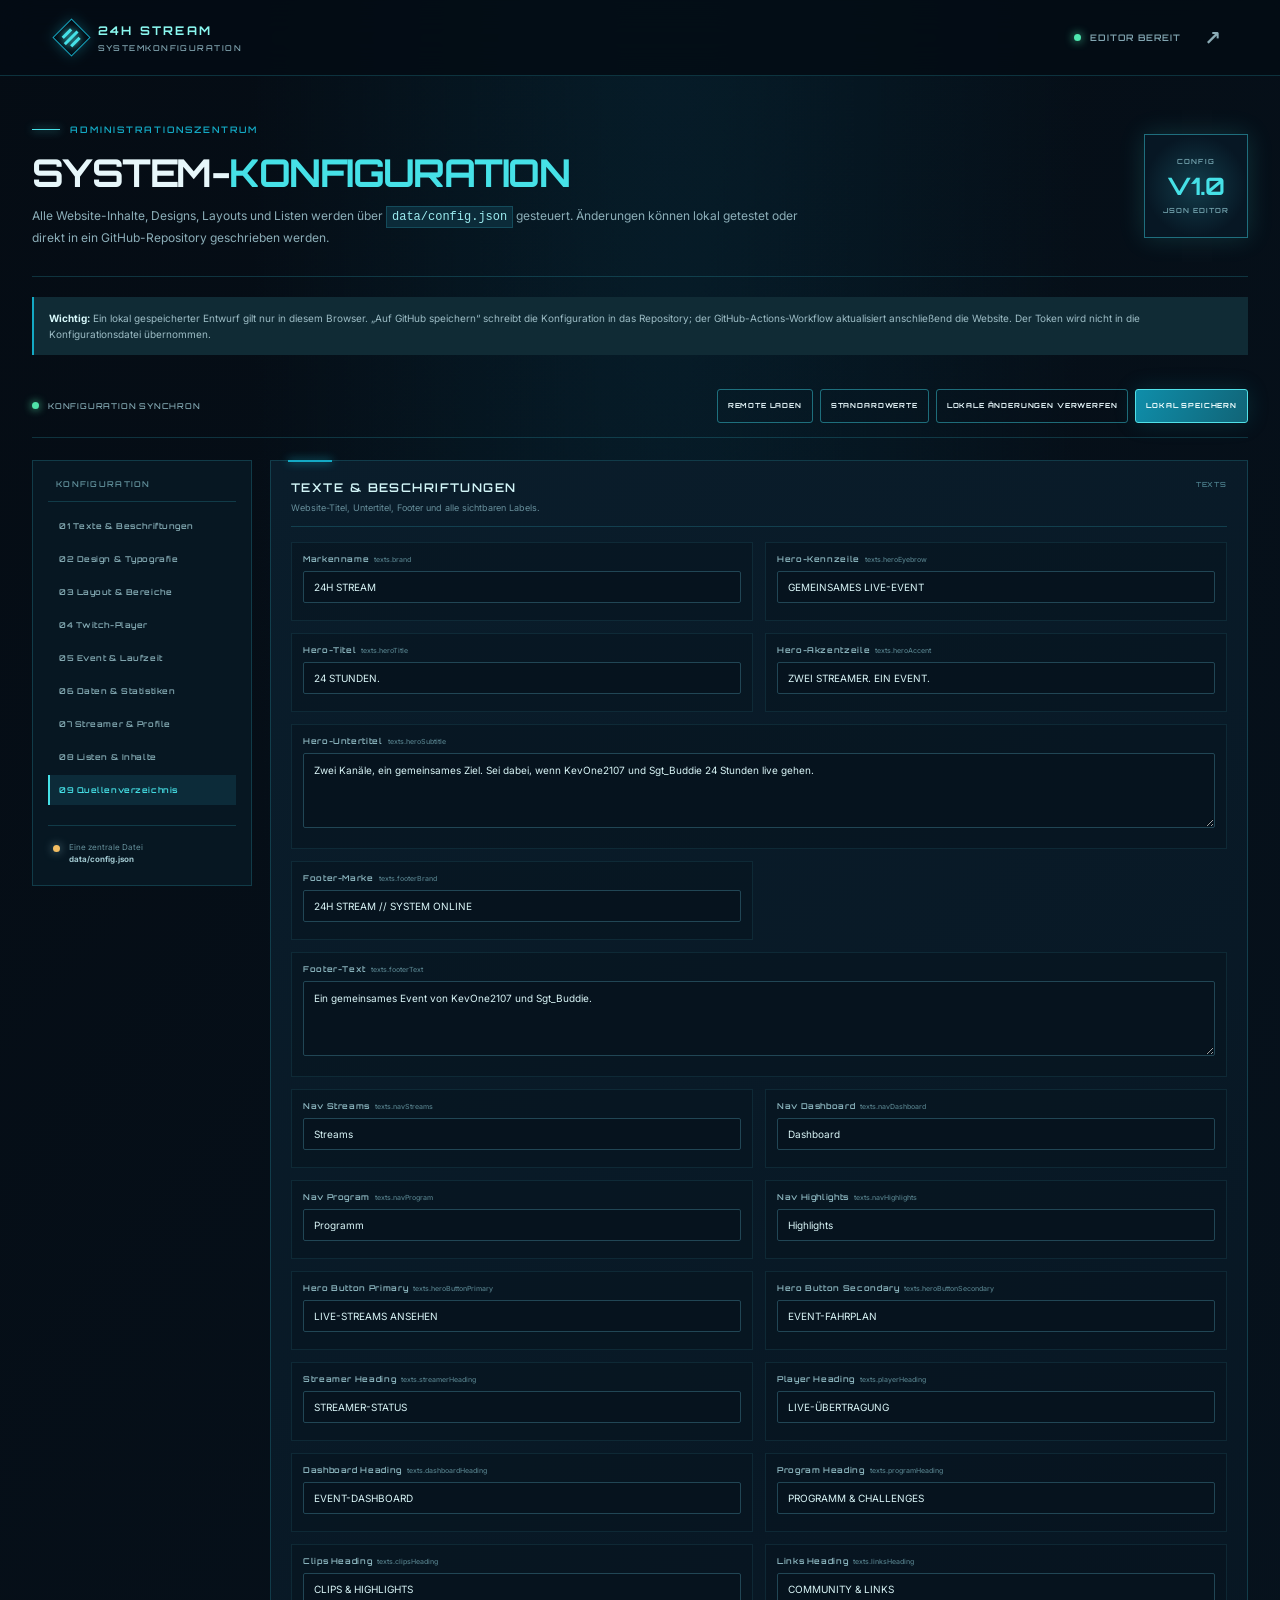
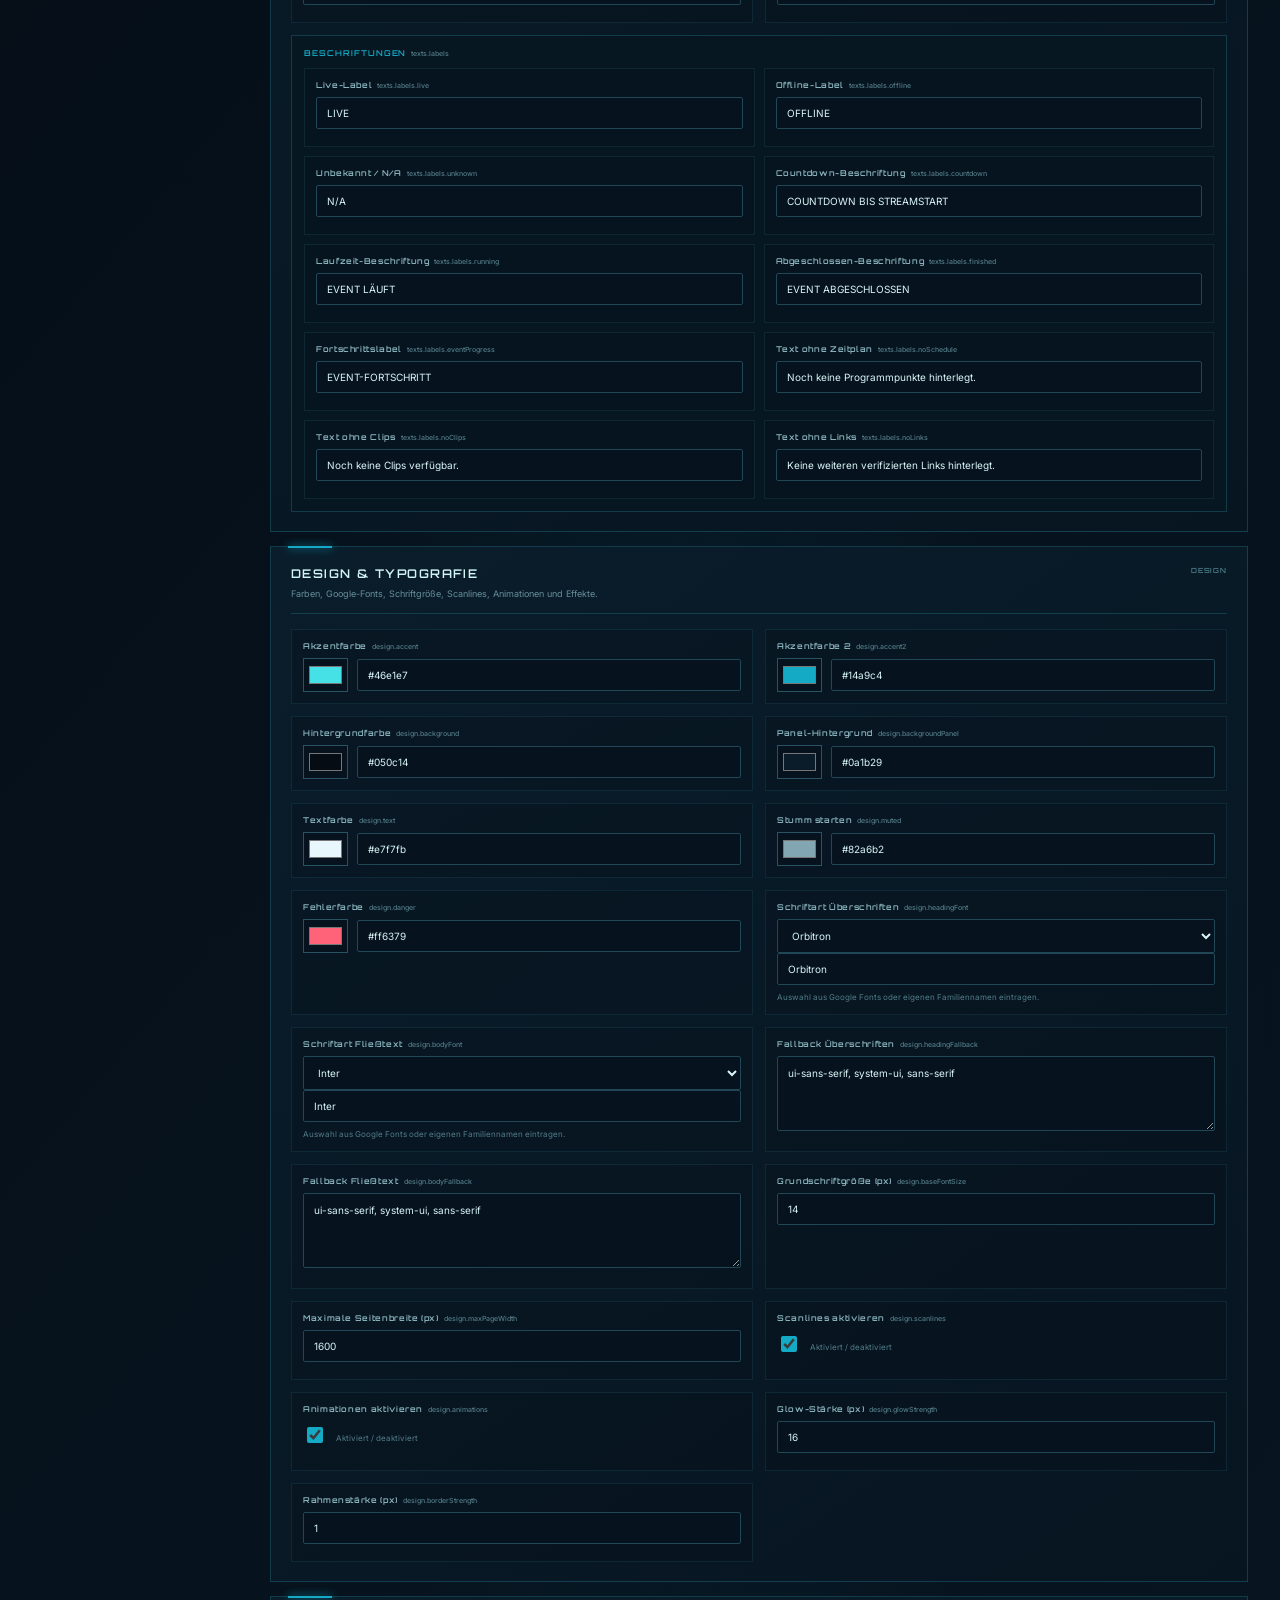
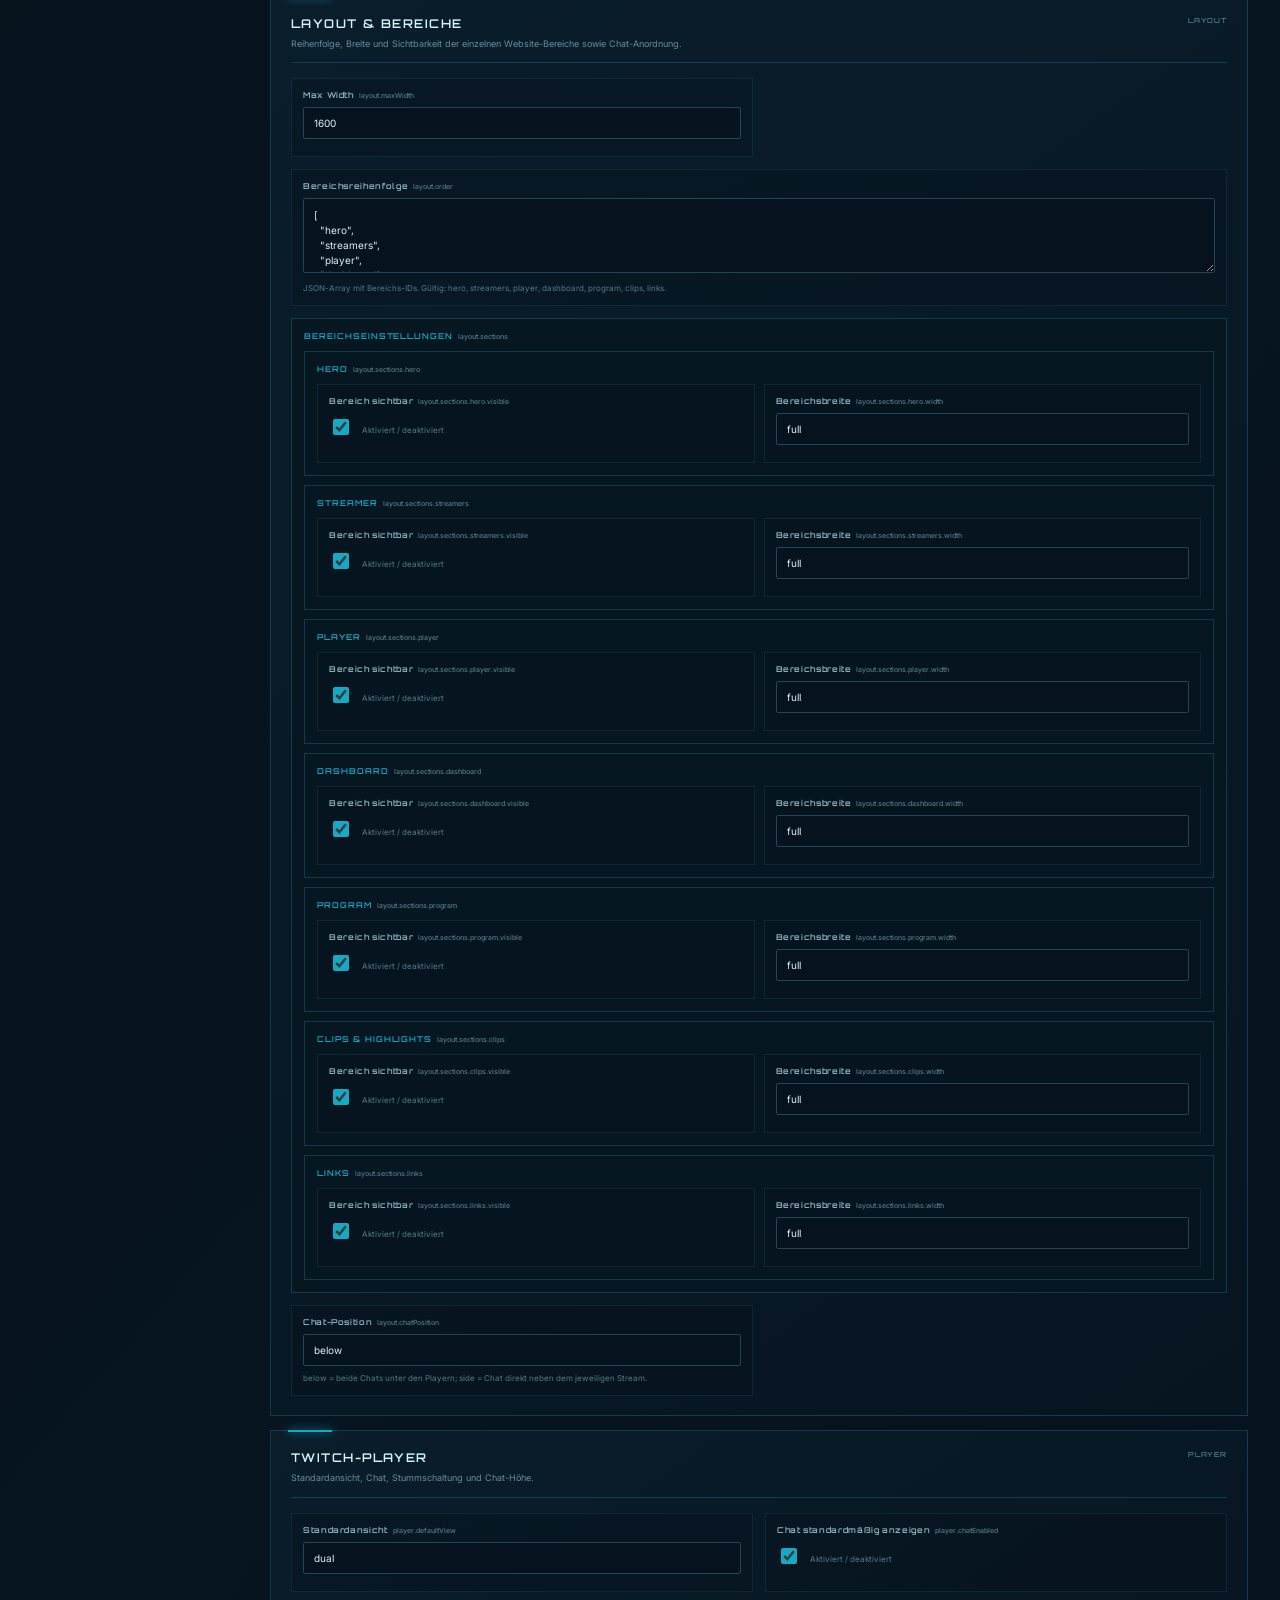
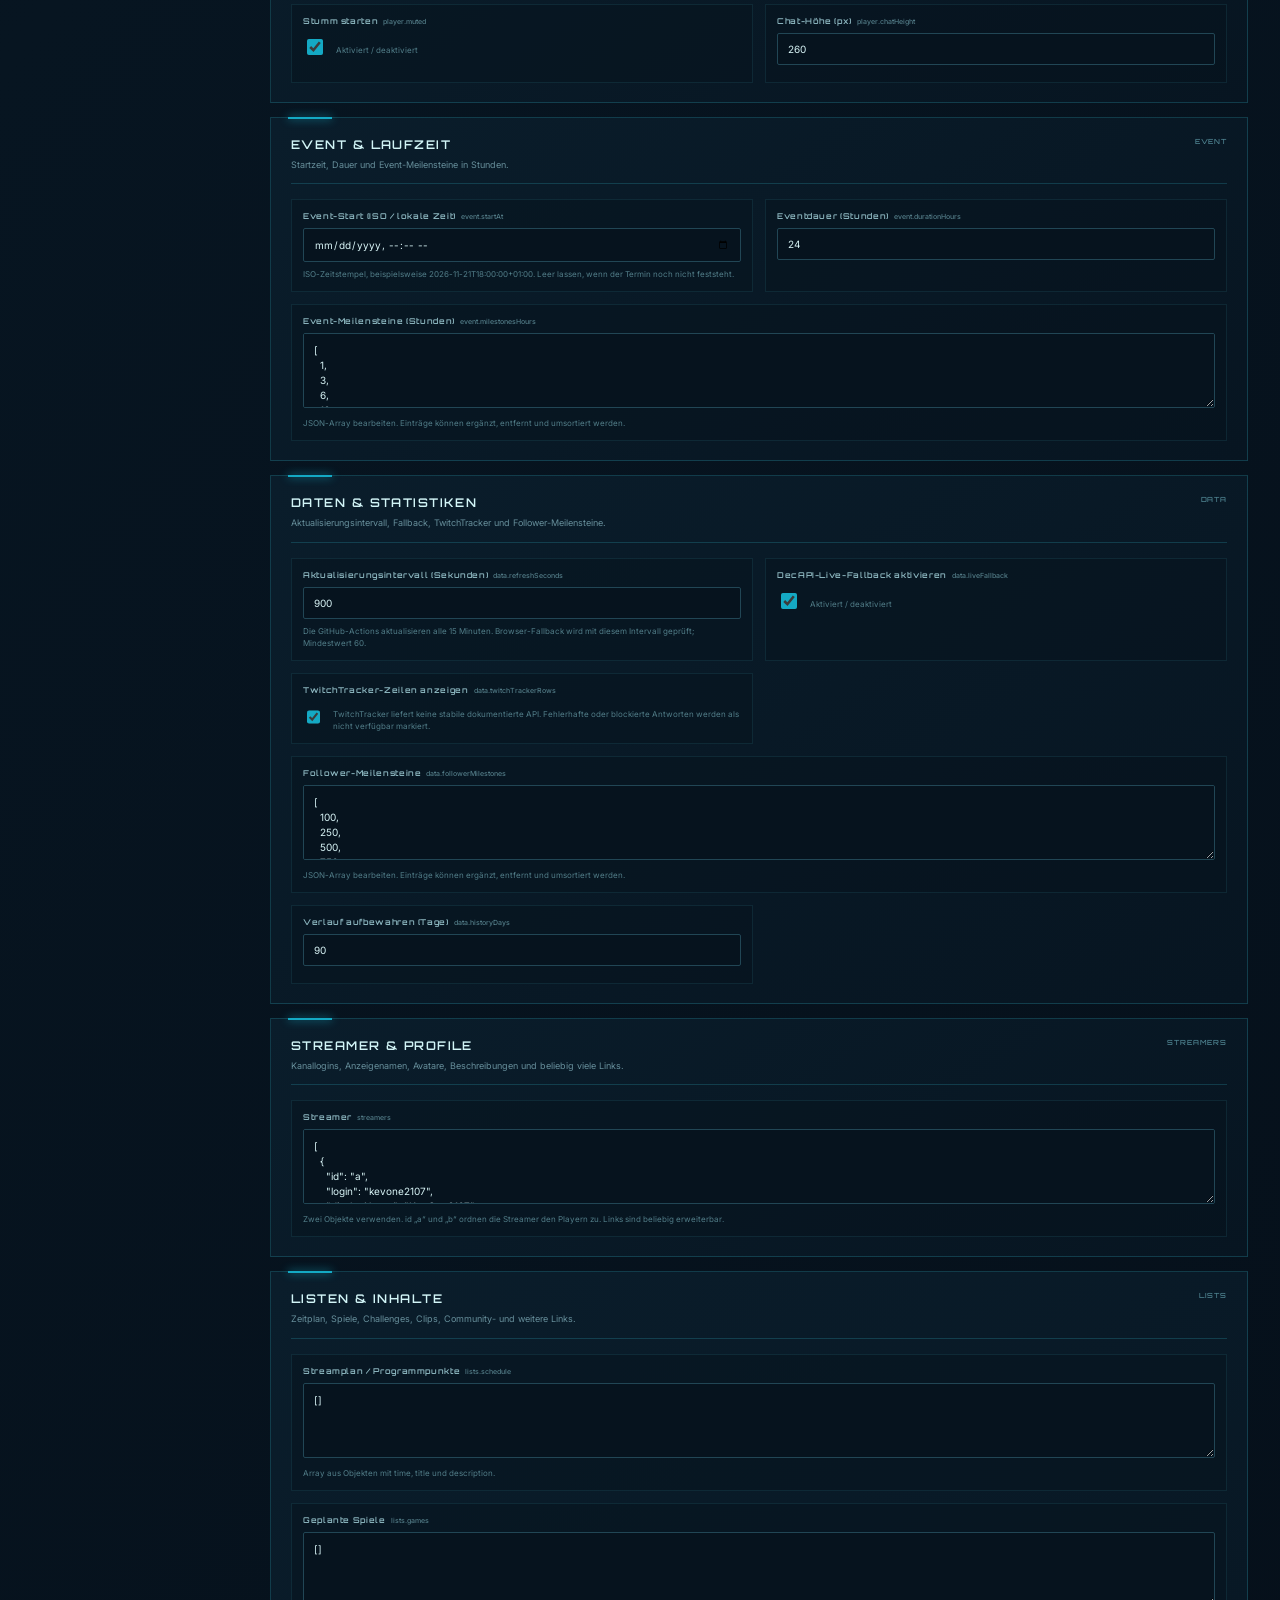
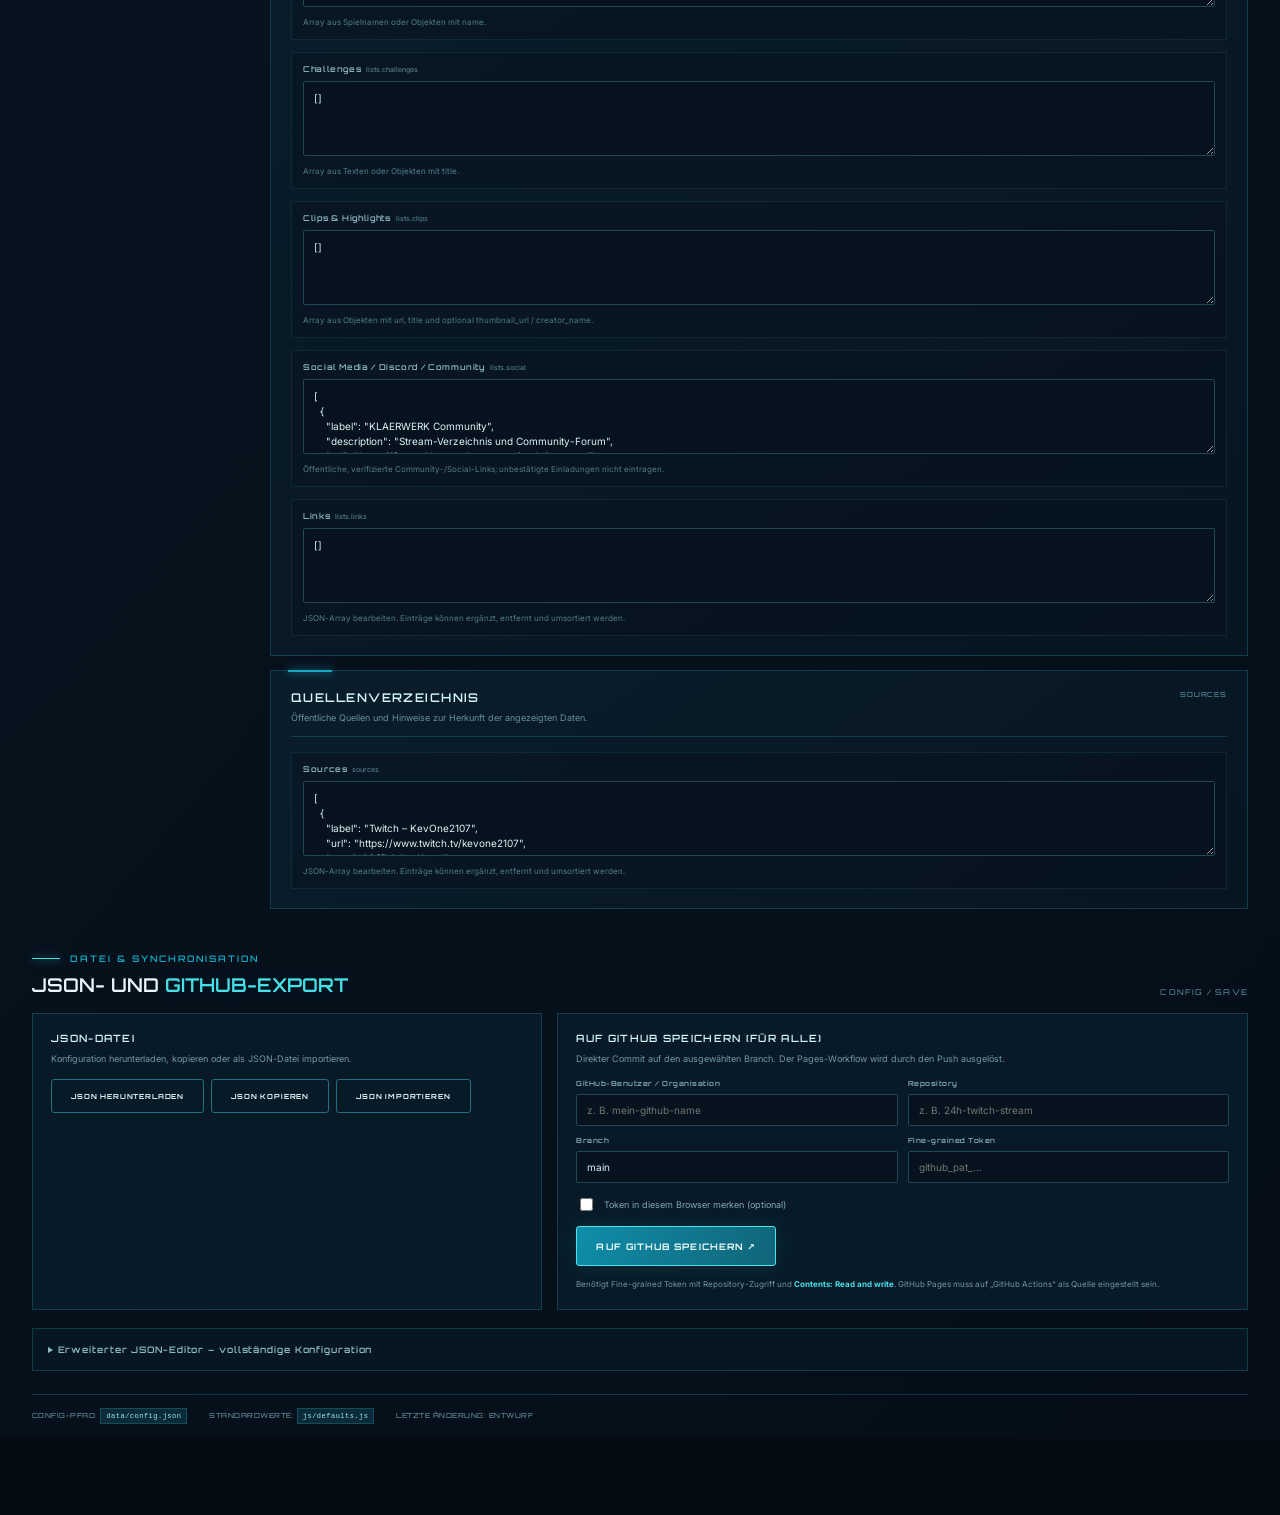
==== config.html @ 89c6e6a0 "Add files via upload" ====
<!doctype html>
<html lang="de">
<head>
  <meta charset="utf-8"><meta name="viewport" content="width=device-width,initial-scale=1">
  <meta name="theme-color" content="#06111b"><link rel="icon" href="favicon.svg" type="image/svg+xml"><title>Systemkonfiguration | 24H Stream</title>
  <link rel="preconnect" href="https://fonts.googleapis.com"><link rel="preconnect" href="https://fonts.gstatic.com" crossorigin>
  <link href="https://fonts.googleapis.com/css2?family=Orbitron:wght@400;500;600;700&family=Inter:wght@400;500;600;700&display=swap" rel="stylesheet">
  <link rel="stylesheet" href="css/site.css"><link rel="stylesheet" href="css/config.css">
</head>
<body class="config-page">
  <div class="scanlines" aria-hidden="true"></div>
  <header class="topbar"><a class="brand" href="index.html"><span class="brand-mark"><span></span><span></span><span></span></span><span><strong>24H STREAM</strong><small>SYSTEMKONFIGURATION</small></span></a><div class="top-status"><i class="status-dot online"></i><span>EDITOR BEREIT</span><a class="config-link" href="index.html" aria-label="Zur Website">↗</a></div></header>
  <main class="config-shell">
    <div class="config-intro"><div><div class="eyebrow"><span class="eyebrow-line"></span> ADMINISTRATIONSZENTRUM</div><h1>SYSTEM-<em>KONFIGURATION</em></h1><p>Alle Website-Inhalte, Designs, Layouts und Listen werden über <code>data/config.json</code> gesteuert. Änderungen können lokal getestet oder direkt in ein GitHub-Repository geschrieben werden.</p></div><div class="config-version"><span>CONFIG</span><strong>V1.0</strong><small>JSON EDITOR</small></div></div>
    <div class="config-alert"><strong>Wichtig:</strong> Ein lokal gespeicherter Entwurf gilt nur in diesem Browser. „Auf GitHub speichern“ schreibt die Konfiguration in das Repository; der GitHub-Actions-Workflow aktualisiert anschließend die Website. Der Token wird nicht in die Konfigurationsdatei übernommen.</div>
    <div class="config-toolbar"><div class="config-state"><i id="dirty-indicator"></i><span id="config-state">Konfiguration wird geladen …</span></div><div class="toolbar-actions"><button class="button button-ghost" id="reload-config">REMOTE LADEN</button><button class="button button-ghost" id="reset-defaults">STANDARDWERTE</button><button class="button button-ghost" id="discard-local">LOKALE ÄNDERUNGEN VERWERFEN</button><button class="button button-primary" id="save-local">LOKAL SPEICHERN</button></div></div>
    <div class="config-layout"><aside class="config-sidebar"><div class="sidebar-title">KONFIGURATION</div><nav id="config-nav"></nav><div class="sidebar-note"><span class="mini-led"></span><span>Eine zentrale Datei<br><b>data/config.json</b></span></div></aside><section class="config-editor"><div id="config-sections"><div class="loading-card">Konfiguration wird geladen …</div></div></section></div>
    <section class="io-panel"><div class="io-head"><div><div class="eyebrow"><span class="eyebrow-line"></span> DATEI & SYNCHRONISATION</div><h2>JSON- UND <em>GITHUB-EXPORT</em></h2></div><span class="section-index">CONFIG / SAVE</span></div><div class="io-grid"><article class="io-card"><h3>JSON-DATEI</h3><p>Konfiguration herunterladen, kopieren oder als JSON-Datei importieren.</p><div class="io-buttons"><button class="button button-ghost" id="download-json">JSON HERUNTERLADEN</button><button class="button button-ghost" id="copy-json">JSON KOPIEREN</button><label class="button button-ghost file-button">JSON IMPORTIEREN<input type="file" id="import-json" accept="application/json,.json"></label></div></article><article class="io-card github-card"><h3>AUF GITHUB SPEICHERN (FÜR ALLE)</h3><p>Direkter Commit auf den ausgewählten Branch. Der Pages-Workflow wird durch den Push ausgelöst.</p><div class="github-fields"><label>GitHub-Benutzer / Organisation<input id="gh-owner" placeholder="z. B. mein-github-name" autocomplete="off"></label><label>Repository<input id="gh-repo" placeholder="z. B. 24h-twitch-stream" autocomplete="off"></label><label>Branch<input id="gh-branch" value="main" autocomplete="off"></label><label>Fine-grained Token<input id="gh-token" type="password" placeholder="github_pat_…" autocomplete="new-password"></label></div><label class="remember-token"><input type="checkbox" id="remember-token"> Token in diesem Browser merken (optional)</label><button class="button button-primary" id="save-github">AUF GITHUB SPEICHERN ↗</button><p class="github-help">Benötigt Fine-grained Token mit Repository-Zugriff und <b>Contents: Read and write</b>. GitHub Pages muss auf „GitHub Actions“ als Quelle eingestellt sein.</p></article></div></section>
    <section class="json-advanced"><details><summary>Erweiterter JSON-Editor – vollständige Konfiguration</summary><p>Änderungen im Textfeld werden erst mit „JSON übernehmen“ in den Formularentwurf geladen.</p><textarea id="raw-json" spellcheck="false" aria-label="Vollständiger JSON-Editor"></textarea><div><button class="button button-ghost" id="format-json">JSON FORMATIEREN</button><button class="button button-primary" id="apply-json">JSON ÜBERNEHMEN</button></div></details></section>
    <div class="config-footnote"><span>CONFIG-PFAD: <code>data/config.json</code></span><span>STANDARDWERTE: <code>js/defaults.js</code></span><span id="config-updated">LETZTE ÄNDERUNG: N/A</span></div>
  </main>
  <div class="toast-region" id="toast-region" aria-live="polite"></div>
  <script src="js/defaults.js"></script><script src="js/config.js"></script>
</body>
</html>
---- css/site.css ----
:root{--bg:#050c14;--bg2:#081522;--panel:#0a1b29;--panel2:#0c2232;--line:rgba(57,204,222,.2);--line-strong:rgba(57,204,222,.48);--accent:#46e1e7;--accent2:#14a9c4;--accent3:#8af7ef;--text:#e7f7fb;--muted:#82a6b2;--danger:#ff6379;--warning:#f3bd62;--heading:'Orbitron',ui-sans-serif,system-ui,sans-serif;--body:'Inter',ui-sans-serif,system-ui,sans-serif;--glow:0 0 24px rgba(70,225,231,.16);--border:1px;--radius:8px;--content:1600px;--base:14px;font-family:var(--body);font-size:var(--base);color:var(--text);background:var(--bg);font-synthesis:none}*{box-sizing:border-box}html{scroll-behavior:smooth;scroll-padding-top:80px}body{margin:0;min-width:320px;background:radial-gradient(ellipse at 52% -10%,rgba(9,87,114,.22),transparent 45%),linear-gradient(130deg,#050c14 0%,#071521 52%,#050e18 100%);color:var(--text);font-family:var(--body);overflow-x:hidden}body::before{content:"";position:fixed;inset:0;pointer-events:none;z-index:-1;background-image:linear-gradient(rgba(78,191,208,.025) 1px,transparent 1px),linear-gradient(90deg,rgba(78,191,208,.025) 1px,transparent 1px);background-size:42px 42px;mask-image:linear-gradient(to bottom,black,transparent 80%)}a{color:inherit;text-decoration:none}button,input{font:inherit}.scanlines{position:fixed;inset:0;pointer-events:none;z-index:10;opacity:.09;background:repeating-linear-gradient(to bottom,transparent 0 3px,rgba(110,218,227,.12) 4px)}.topbar{height:76px;display:flex;align-items:center;justify-content:space-between;padding:0 clamp(20px,4.5vw,76px);border-bottom:1px solid var(--line);background:rgba(4,12,20,.85);backdrop-filter:blur(18px);position:sticky;top:0;z-index:20}.brand{display:flex;align-items:center;gap:13px;letter-spacing:.16em}.brand strong{display:block;font:700 12px var(--heading);color:var(--accent3)}.brand small{display:block;margin-top:5px;font:500 8px var(--heading);letter-spacing:.18em;color:var(--muted)}.brand-mark{position:relative;width:27px;height:27px;display:inline-flex;align-items:center;justify-content:center;gap:3px;border:1px solid var(--accent2);transform:rotate(45deg);box-shadow:0 0 13px #1aa4bd55}.brand-mark span{width:3px;height:12px;background:var(--accent);display:block;box-shadow:0 0 7px var(--accent)}.brand-mark span:nth-child(2){height:18px}.main-nav{display:flex;gap:30px;color:#9ab7c0;font:600 9px var(--heading);letter-spacing:.1em}.main-nav a{transition:color .2s}.main-nav a:hover,.config-link:hover{color:var(--accent)}.top-status{display:flex;align-items:center;gap:9px;color:var(--muted);font:600 9px var(--heading);letter-spacing:.12em}.status-dot,.mini-led{width:7px;height:7px;border-radius:50%;display:inline-block;background:var(--warning);box-shadow:0 0 10px currentColor}.status-dot.online,.mini-led.online{background:#4ee6af;color:#4ee6af}.status-dot.error{background:var(--danger);color:var(--danger)}.config-link{font-size:20px;color:#8babb5;margin-left:14px}.page-shell{width:min(var(--content),calc(100% - clamp(36px,8vw,144px)));margin:0 auto}.section{position:relative;margin:0 0 72px;min-width:0}.hero-section{min-height:555px;display:grid;grid-template-columns:1.1fr .9fr;align-items:center;gap:5%;padding:62px 0 78px;border-bottom:1px solid var(--line)}.eyebrow{font:600 9px var(--heading);letter-spacing:.22em;color:var(--accent2);display:flex;align-items:center;gap:10px}.eyebrow-line{display:inline-block;width:28px;height:1px;background:var(--accent);box-shadow:0 0 8px var(--accent)}h1,h2,h3,p{margin-top:0}.hero-copy h1{font:700 clamp(34px,4.2vw,64px)/1.2 var(--heading);letter-spacing:-.045em;margin:22px 0 18px;text-shadow:0 0 30px #21b6ca16}.hero-copy h1 em,h2 em{font-style:normal;color:var(--accent);text-shadow:0 0 20px #36ccda26}.hero-subtitle{max-width:590px;font-size:15px;line-height:1.8;color:#9ab6c0}.hero-actions{display:flex;gap:12px;flex-wrap:wrap;margin:30px 0 29px}.button{display:inline-flex;align-items:center;justify-content:center;gap:10px;min-height:43px;padding:0 19px;border:1px solid var(--line-strong);font:700 9px var(--heading);letter-spacing:.12em;cursor:pointer;transition:.2s;background:transparent;color:var(--text);border-radius:3px}.button-primary{background:linear-gradient(115deg,#0f8eaa,#116477);border-color:#51e1e8;color:#f2ffff;box-shadow:0 0 22px #18a6ba2b}.button-primary:hover{transform:translateY(-2px);box-shadow:0 0 28px #18a6ba5c}.button-ghost:hover{border-color:var(--accent);color:var(--accent);background:#0c2630}.button-small{min-height:34px;padding:0 13px;font-size:8px}.button-pulse{width:7px;height:7px;border-radius:50%;background:#dbffff;box-shadow:0 0 9px white}.hero-meta{display:flex;align-items:center;gap:15px;color:#6c909d;font:500 8px var(--heading);letter-spacing:.1em}.hero-meta>span:first-child{display:flex;align-items:center;gap:8px}.meta-separator{height:12px;width:1px;background:var(--line-strong)}.reactor-panel{min-height:445px;padding:19px 24px 17px;position:relative;border:var(--border) solid var(--line-strong);background:linear-gradient(145deg,rgba(14,43,59,.73),rgba(4,15,26,.82));box-shadow:var(--glow),inset 0 0 35px #1bb2c51a;display:flex;flex-direction:column;align-items:center;justify-content:space-between;overflow:hidden}.reactor-panel::before{content:"";position:absolute;inset:10px;border:1px solid #4bd4df18;pointer-events:none}.reactor-corner{position:absolute;width:14px;height:14px;border-color:var(--accent);border-style:solid;opacity:.8}.corner-tl{top:-1px;left:-1px;border-width:2px 0 0 2px}.corner-tr{top:-1px;right:-1px;border-width:2px 2px 0 0}.corner-bl{bottom:-1px;left:-1px;border-width:0 0 2px 2px}.corner-br{bottom:-1px;right:-1px;border-width:0 2px 2px 0}.reactor-readout{width:100%;display:flex;justify-content:space-between;gap:10px;font:500 8px var(--heading);letter-spacing:.12em;color:#70a0ac;z-index:1}.readout-bottom{align-items:center;border-top:1px solid var(--line);padding-top:12px}.reactor-live{color:#54ddb0}.reactor-live i{display:inline-block;width:5px;height:5px;border-radius:50%;background:#54ddb0;margin-right:5px;box-shadow:0 0 8px #54ddb0}.reactor{width:182px;height:182px;position:relative;display:grid;place-items:center;filter:drop-shadow(0 0 15px #1fc6dd50);margin:5px 0}.reactor-ring{position:absolute;border:1px solid rgba(80,225,235,.5);border-radius:50%;inset:0}.ring-outer{border-style:dashed;animation:spin 38s linear infinite}.ring-mid{inset:13px;border-width:3px;border-top-color:transparent;border-bottom-color:transparent;animation:spin 12s linear infinite reverse}.ring-inner{inset:31px;border:2px solid #47d8e0;box-shadow:inset 0 0 14px #1ab4cb65,0 0 16px #1ab4cb85}.reactor-spokes{position:absolute;inset:22px;border-radius:50%;background:repeating-conic-gradient(from 0deg,transparent 0deg 27deg,#5fe9ee 28deg 30deg,transparent 31deg 45deg);mask:radial-gradient(circle,transparent 48%,black 50%,black 55%,transparent 58%);opacity:.75;animation:spin 26s linear infinite}.reactor-core{width:54px;height:54px;border-radius:50%;background:radial-gradient(circle,#c9ffff 0%,#51e3eb 15%,#0e7897 47%,#063144 72%);box-shadow:0 0 16px #64faff,0 0 46px #20c6e4;display:flex;align-items:center;justify-content:center;color:#edffff;font:700 20px var(--heading);z-index:2}.reactor-core small{font-size:8px;margin:9px 0 0 2px}.reactor-orbit{position:absolute;border:1px solid #66edf0;border-radius:50%;width:210px;height:54px;transform:rotate(35deg);opacity:.4}.orbit-b{transform:rotate(-35deg);width:213px;height:63px;opacity:.28}.countdown-block{width:100%;text-align:center}.countdown-label{color:var(--accent);font:600 8px var(--heading);letter-spacing:.2em}.countdown{display:flex;justify-content:center;align-items:center;gap:9px;margin-top:12px}.countdown div{min-width:40px}.countdown strong{display:block;font:600 23px var(--heading);color:#e5ffff}.countdown small{display:block;font:500 7px var(--heading);letter-spacing:.1em;color:#6e9aa7;margin-top:3px}.countdown>b{font:400 18px var(--heading);color:var(--accent2);margin-top:-11px}.event-progress{width:100%;margin-top:7px}.progress-head,.progress-foot{display:flex;justify-content:space-between;font:500 7px var(--heading);letter-spacing:.1em;color:#7c9faa}.progress-head strong{color:var(--accent)}.progress-track{height:4px;background:#153343;margin:8px 0;overflow:hidden}.progress-track span{display:block;height:100%;width:0;background:linear-gradient(90deg,#087a9c,#58f2e9);box-shadow:0 0 10px #4de1e7;transition:width .5s}.progress-foot{font-size:6px}.section-heading{display:flex;justify-content:space-between;align-items:end;margin-bottom:22px}.section-heading h2{font:600 clamp(19px,2vw,27px) var(--heading);letter-spacing:-.02em;margin:10px 0 0}.section-index{font:500 8px var(--heading);letter-spacing:.15em;color:#527985}.streamer-grid{display:grid;grid-template-columns:repeat(2,minmax(0,1fr));gap:18px}.streamer-card,.panel-card,.player-card{background:linear-gradient(145deg,rgba(11,31,45,.94),rgba(6,17,28,.96));border:var(--border) solid var(--line);box-shadow:inset 0 0 24px rgba(22,130,148,.045);min-width:0;position:relative}.streamer-card{padding:20px 22px 16px}.streamer-card::after,.panel-card::after{content:"";position:absolute;top:-1px;left:18px;width:48px;height:2px;background:var(--accent2);box-shadow:0 0 12px var(--accent2)}.streamer-top{display:flex;align-items:center;justify-content:space-between}.streamer-code{font:500 8px var(--heading);letter-spacing:.16em;color:#5c8996}.live-pill{font:600 8px var(--heading);letter-spacing:.1em;color:#9db5bc;display:flex;align-items:center;gap:7px}.live-pill i{width:6px;height:6px;border-radius:50%;background:#718a91}.live-pill.live{color:#5be3ad}.live-pill.live i{background:#4ee6af;box-shadow:0 0 10px #4ee6af}.streamer-main{display:flex;gap:18px;align-items:center;margin:24px 0}.avatar-wrap{width:76px;height:76px;flex:0 0 76px;border:1px solid var(--line-strong);display:grid;place-items:center;position:relative;background:radial-gradient(circle,#16485b,#0a1d2a 70%);color:var(--accent);font:700 25px var(--heading);box-shadow:0 0 16px #1aa8bb21}.avatar-wrap img{width:100%;height:100%;object-fit:cover;position:absolute;inset:0}.avatar-orbit{position:absolute;inset:-5px;border:1px dashed #4bdce54d;border-radius:50%;pointer-events:none}.streamer-ident{min-width:0}.streamer-ident h3{font:600 17px var(--heading);margin:0 0 5px}.streamer-ident>a{font:600 9px var(--heading);letter-spacing:.1em;color:var(--accent2)}.streamer-ident p{font-size:11px;line-height:1.55;color:#8eabb4;margin:9px 0 0}.streamer-metrics{display:grid;grid-template-columns:1fr 1fr 1.3fr;border-top:1px solid var(--line);border-bottom:1px solid var(--line);padding:13px 0;gap:9px}.streamer-metrics>div{min-width:0}.streamer-metrics small{display:block;font:500 7px var(--heading);color:#6d919d;letter-spacing:.1em;margin-bottom:6px}.streamer-metrics strong{font:600 14px var(--heading);color:#dbfbff;display:block;overflow:hidden;text-overflow:ellipsis;white-space:nowrap}.stream-title{font-size:10px;color:#a2bdc4;line-height:1.5;margin:13px 0 15px;min-height:16px}.streamer-footer{display:flex;justify-content:space-between;gap:8px;font:500 7px var(--heading);letter-spacing:.08em;color:#527b86}.streamer-footer a{color:var(--accent2)}.player-section{margin-bottom:78px}.player-toolbar{display:flex;align-items:center;gap:18px;justify-content:space-between;margin-bottom:12px;flex-wrap:wrap}.view-switch{display:flex;gap:4px;background:#071722;border:1px solid var(--line);padding:3px}.view-btn{background:transparent;border:0;color:#7699a3;padding:8px 12px;font:600 8px var(--heading);letter-spacing:.08em;cursor:pointer}.view-btn.active{background:#0d4050;color:#c9fdff;box-shadow:inset 0 0 10px #28b1c22b}.chat-switch{display:flex;align-items:center;gap:8px;color:#89aab4;font:600 8px var(--heading);letter-spacing:.08em;cursor:pointer}.chat-switch input{position:absolute;opacity:0}.toggle-ui{width:27px;height:14px;background:#193846;border:1px solid #2b5966;border-radius:20px;position:relative}.toggle-ui::after{content:"";position:absolute;width:8px;height:8px;top:2px;left:2px;border-radius:50%;background:#78949b;transition:.2s}.chat-switch input:checked+.toggle-ui{background:#0b7283;border-color:#3bd6df}.chat-switch input:checked+.toggle-ui::after{left:15px;background:#c2ffff;box-shadow:0 0 8px #a2ffff}.player-hint{font:500 7px var(--heading);color:#5e8490;letter-spacing:.1em;margin-left:auto}.stream-players{display:grid;grid-template-columns:repeat(2,minmax(0,1fr));gap:14px}.stream-players.single{grid-template-columns:1fr}.player-card{padding:10px}.player-card-head{display:flex;align-items:center;justify-content:space-between;padding:2px 4px 10px;font:600 8px var(--heading);letter-spacing:.1em}.player-card-head>span{display:flex;align-items:center;gap:8px}.player-card-head a{color:var(--accent2);font-size:7px}.video-frame{position:relative;width:100%;aspect-ratio:16/9;background:#02070b;overflow:hidden;border:1px solid #174151}.video-frame iframe{width:100%;height:100%;border:0;display:block;position:relative;z-index:1}.player-placeholder{position:absolute;inset:0;display:flex;flex-direction:column;align-items:center;justify-content:center;gap:7px;color:#6d9aa6;font:600 9px var(--heading);letter-spacing:.12em;text-align:center;padding:20px}.player-placeholder small{font:400 10px var(--body);letter-spacing:0;color:#537781}.chat-inline{display:none;height:280px;margin-top:9px;border:1px solid var(--line)}.chat-inline iframe{width:100%;height:100%;border:0}.chat-dock{margin-top:14px;border:1px solid var(--line);background:#071621;padding:12px}.chat-dock-head{display:flex;justify-content:space-between;font:600 8px var(--heading);letter-spacing:.13em;color:#83aab4;margin:0 2px 10px}.chat-grid{display:grid;grid-template-columns:repeat(2,minmax(0,1fr));gap:12px}.chat-card{border:1px solid var(--line);background:#07121c}.chat-card>div{padding:8px 10px;display:flex;justify-content:space-between;font:600 8px var(--heading);letter-spacing:.1em;color:#8dbac5}.chat-card>div span{color:#4e8290}.chat-card iframe{width:100%;height:var(--chat-height,260px);border:0;display:block}.stream-players.chat-side .player-card{display:grid;grid-template-columns:minmax(0,1fr) minmax(230px,34%);grid-template-rows:auto 1fr;gap:0 10px}.stream-players.chat-side .player-card-head{grid-column:1/-1}.stream-players.chat-side .video-frame{grid-column:1;align-self:start}.stream-players.chat-side .chat-inline{display:block;grid-column:2;grid-row:2;height:var(--chat-height,280px);min-height:250px;margin:0}.stream-players.chat-side .chat-inline iframe{width:100%;height:100%;min-height:250px}.stream-players.chat-side+.chat-dock{display:none}.dashboard-grid{display:grid;grid-template-columns:1fr 1.65fr;gap:14px}.panel-card{padding:18px 19px}.panel-title{display:flex;justify-content:space-between;align-items:center;font:600 8px var(--heading);letter-spacing:.15em;color:#8bb1bb;margin-bottom:18px}.panel-symbol{color:var(--accent);font-size:16px}.big-metric{font:600 clamp(30px,3vw,45px) var(--heading);color:#e4ffff;letter-spacing:-.06em;text-shadow:0 0 25px #4de2e52d}.metric-caption{font:500 7px var(--heading);letter-spacing:.12em;color:#7097a2;margin:3px 0 19px}.split-metrics{display:flex;justify-content:space-between;border-top:1px solid var(--line);padding-top:13px}.split-metrics div{display:flex;flex-direction:column;gap:6px}.split-metrics span{font:500 7px var(--heading);letter-spacing:.08em;color:#628994}.split-metrics b{font:600 15px var(--heading)}.micro-bars{display:flex;height:4px;background:#173746;margin-top:12px;gap:2px}.micro-bars span{background:linear-gradient(90deg,#0b7d98,#5de7e6);width:50%;transition:width .3s}.chart-panel{min-height:218px}.chart-legend{display:flex;align-items:center;gap:5px;font:500 7px var(--heading);letter-spacing:.05em;color:#7696a0}.chart-legend i{width:6px;height:6px;border-radius:50%;background:#53e5e7;margin-left:8px}.chart-legend i:nth-of-type(2){background:#ad83ff}.chart-wrap{height:143px;overflow:hidden}.chart-wrap svg{width:100%;height:100%;overflow:visible}.chart-empty{fill:#547d88;font:11px var(--body)}.chart-grid-line{stroke:#24505d;stroke-width:1;stroke-dasharray:3 5}.chart-line-a{fill:none;stroke:#53e5e7;stroke-width:2.5;filter:drop-shadow(0 0 4px #53e5e7)}.chart-line-b{fill:none;stroke:#ad83ff;stroke-width:2.5;filter:drop-shadow(0 0 4px #ad83ff)}.chart-foot{display:flex;justify-content:space-between;font:500 7px var(--heading);letter-spacing:.08em;color:#5f8490;margin-top:6px}.comparison-panel{grid-column:1}.compare-row{display:grid;grid-template-columns:1fr 38px minmax(40px,1fr) 38px;align-items:center;gap:8px;margin:16px 0 5px}.compare-row>span{grid-column:1/-1;font:500 7px var(--heading);letter-spacing:.08em;color:#6d939e}.compare-row>b{font:600 11px var(--heading);color:#dcfbff}.compare-track{height:5px;background:#183847;grid-column:1/-1;position:relative}.compare-track i{position:absolute;inset:0 auto 0 0;width:50%;background:linear-gradient(90deg,#0c829a,#51e2e6);box-shadow:0 0 8px #38d5dd77}.compare-labels{display:flex;justify-content:space-between;font:500 6px var(--heading);color:#587c86}.compare-foot{font-size:8px;color:#648d99;margin-top:15px}.milestone-panel{grid-column:2;grid-row:2}.milestone-list{display:grid;grid-template-columns:repeat(2,minmax(0,1fr));gap:8px}.milestone-item{border:1px solid var(--line);padding:10px;display:flex;gap:8px;align-items:center}.milestone-item i{width:6px;height:6px;border-radius:50%;background:var(--accent2);box-shadow:0 0 7px var(--accent2);flex:0 0 auto}.milestone-item.done i{background:#50e5ab;box-shadow:0 0 7px #50e5ab}.milestone-item span{font:500 8px var(--heading);color:#98b6bf}.milestone-item b{display:block;color:#d8fbff;font-size:10px;margin-top:3px}.source-note{display:flex;align-items:center;gap:9px;border:1px solid var(--line);padding:11px 13px;margin-top:14px;font:500 7px var(--heading);letter-spacing:.08em;color:#6e95a0}.source-note .mini-led{background:var(--accent2);color:var(--accent2)}.source-time{margin-left:auto;color:#4d7884}.program-grid{display:grid;grid-template-columns:1.2fr .8fr .9fr;gap:14px}.schedule-list{display:flex;flex-direction:column;gap:0}.schedule-item{display:grid;grid-template-columns:62px 12px minmax(0,1fr);gap:10px;position:relative;padding:0 0 17px}.schedule-item:not(:last-child)::after{content:"";position:absolute;left:76px;top:13px;bottom:0;width:1px;background:var(--line)}.schedule-time{font:600 10px var(--heading);color:var(--accent)}.schedule-pin{width:7px;height:7px;border:1px solid var(--accent);background:#0e5261;border-radius:50%;z-index:1;margin-top:3px;box-shadow:0 0 7px #36d4e2}.schedule-item strong{font:600 9px var(--heading);display:block;color:#d3f2f6;margin-bottom:5px}.schedule-item p{font-size:9px;line-height:1.5;color:#769aa5;margin:0}.tag-list{display:flex;flex-wrap:wrap;gap:7px}.game-tag{border:1px solid var(--line-strong);padding:7px 9px;color:#a7d3dc;font:600 8px var(--heading);letter-spacing:.04em;background:#0b2633}.panel-subtitle{font:600 8px var(--heading);letter-spacing:.12em;color:var(--accent2);margin:22px 0 10px}.challenge-list{display:flex;flex-direction:column;gap:9px}.challenge-item{display:flex;gap:9px;align-items:flex-start;font-size:9px;line-height:1.5;color:#9bb7bf}.challenge-item i{width:14px;height:14px;flex:0 0 14px;border:1px solid #1e7687;color:var(--accent);font-style:normal;text-align:center;font-size:9px}.event-milestone-list{display:flex;flex-direction:column;gap:10px}.event-point{display:flex;align-items:center;gap:10px;padding:9px;border-bottom:1px solid var(--line)}.event-point time{font:600 11px var(--heading);color:var(--accent);min-width:48px}.event-point div{font-size:9px;color:#a6c4cb}.event-point small{display:block;font-size:7px;color:#5b8995;margin-top:3px}.clips-toolbar{display:flex;justify-content:space-between;align-items:center;margin-bottom:16px;gap:12px}.clips-toolbar p{color:#7699a3;font-size:10px;margin:0}.clips-grid{display:grid;grid-template-columns:repeat(3,minmax(0,1fr));gap:14px}.clip-card{border:1px solid var(--line);background:#081926;overflow:hidden;min-width:0}.clip-thumb{aspect-ratio:16/9;position:relative;background:linear-gradient(145deg,#102c3d,#07121d);overflow:hidden}.clip-thumb img{width:100%;height:100%;object-fit:cover;display:block}.clip-thumb span{position:absolute;left:10px;bottom:9px;background:#04111cdd;padding:5px 7px;color:var(--accent);font:600 7px var(--heading);letter-spacing:.08em}.clip-info{padding:11px 12px}.clip-info strong{font:600 9px var(--heading);line-height:1.5;display:block;min-height:28px}.clip-meta{display:flex;justify-content:space-between;color:#638994;font:500 7px var(--heading);margin-top:9px}.clip-info a{display:inline-block;color:var(--accent2);font:600 8px var(--heading);margin-top:10px}.community-grid{display:grid;grid-template-columns:repeat(4,minmax(0,1fr));gap:10px}.community-link{display:flex;align-items:center;gap:11px;border:1px solid var(--line);padding:13px;background:rgba(8,25,37,.82);transition:.2s}.community-link:hover{border-color:var(--line-strong);background:#0b2635}.community-icon{width:29px;height:29px;display:grid;place-items:center;border:1px solid var(--line-strong);color:var(--accent);font:600 12px var(--heading)}.community-link strong{display:block;font:600 8px var(--heading);letter-spacing:.06em}.community-link small{display:block;margin-top:4px;font-size:8px;color:#628b97}.source-register{margin-top:26px;border-top:1px solid var(--line);padding-top:16px}.source-register-title{font:600 8px var(--heading);letter-spacing:.16em;color:#7299a4;margin-bottom:12px}.source-register-list{display:flex;gap:10px 18px;flex-wrap:wrap}.source-register-list a,.source-register-list span{font:500 8px var(--body);color:#648a95}.source-register-list a:hover{color:var(--accent)}.empty-note{font-size:9px;color:#618995;line-height:1.6}.site-footer{min-height:82px;border-top:1px solid var(--line);padding:18px clamp(20px,4.5vw,76px);display:flex;align-items:center;justify-content:space-between;gap:18px;background:#040b12}.footer-brand{display:flex;align-items:center;gap:11px;font:600 8px var(--heading);letter-spacing:.1em;color:var(--accent)}.footer-brand .brand-mark{width:19px;height:19px}.footer-brand .brand-mark span{height:8px;width:2px}.footer-brand .brand-mark span:nth-child(2){height:12px}.site-footer p{color:#5f8490;font-size:9px;margin:0}.footer-right{display:flex;gap:17px;align-items:center;font:500 7px var(--heading);letter-spacing:.08em;color:#547d89}.footer-right a{color:var(--accent2)}.toast-region{position:fixed;right:20px;bottom:20px;z-index:40;display:flex;flex-direction:column;gap:8px}.toast{padding:12px 15px;background:#0b2b38;border:1px solid var(--line-strong);box-shadow:var(--glow);font-size:11px;color:#d8fbff;max-width:340px}.toast.error{border-color:#ff6379;color:#ffc3cb}.obs-mode{background:transparent!important;background-image:none!important}.obs-mode::before,.obs-mode .scanlines{display:none!important}.obs-mode .topbar,.obs-mode .site-footer{display:none!important}.obs-mode .page-shell{width:100%;max-width:none;margin:0;padding:0}.obs-mode .section{margin:0}.obs-mode .section-heading,.obs-mode .hero-copy,.obs-mode .streamer-section,.obs-mode .dashboard-section,.obs-mode .program-section,.obs-mode .clips-section,.obs-mode .links-section{display:none!important}.obs-mode:not(.obs-hero-mode) .hero-section{display:none!important}.obs-mode .player-section{padding:0}.obs-mode .player-toolbar,.obs-mode .player-card-head,.obs-mode .chat-dock-head{display:none!important}.obs-mode .player-card,.obs-mode .chat-dock{background:transparent;border:0;padding:0}.obs-mode .stream-players{gap:5px}.obs-mode .video-frame{border:0}.obs-mode .chat-dock{margin:0}.obs-mode .chat-card>div{display:none}.obs-mode .chat-card iframe{height:100vh}.obs-mode .chat-inline{margin:0;border:0}.obs-mode .stream-players.chat-side .player-card{grid-template-columns:minmax(0,1fr) 34%;gap:5px}.obs-mode .stream-players.chat-side .chat-inline iframe{min-height:100vh}.obs-mode .chat-dock iframe{height:100vh}.obs-mode .player-placeholder{display:none!important}.obs-mode .video-frame iframe{z-index:2}.obs-mode .stream-players.single{grid-template-columns:1fr}.obs-mode.widget-mode .stream-players{display:grid}.obs-mode.widget-mode .chat-dock{display:block}.obs-mode.widget-mode .player-section{display:block!important}.obs-mode.widget-mode .player-section[data-widget-hidden="1"]{display:none!important}
@keyframes spin{to{transform:rotate(360deg)}}@media(max-width:1100px){.page-shell{width:calc(100% - 56px)}.hero-section{gap:3%;grid-template-columns:1fr .9fr}.reactor-panel{min-height:420px;padding:18px}.dashboard-grid{grid-template-columns:1fr 1.4fr}.program-grid{grid-template-columns:1fr 1fr}.event-milestones-panel{grid-column:1/-1}.clips-grid{grid-template-columns:repeat(2,minmax(0,1fr))}.community-grid{grid-template-columns:repeat(2,minmax(0,1fr))}.main-nav{gap:18px}}
@media(max-width:760px){.topbar{height:64px;padding:0 18px}.main-nav{display:none}.top-status{font-size:7px}.page-shell{width:calc(100% - 34px)}.section{margin-bottom:54px}.hero-section{grid-template-columns:1fr;padding:48px 0 42px;gap:30px}.hero-copy h1{font-size:clamp(34px,8.5vw,50px)}.hero-subtitle{font-size:13px}.reactor-panel{min-height:405px;max-width:540px;width:100%;justify-self:center}.streamer-grid{grid-template-columns:1fr}.section-heading h2{font-size:20px}.section-index{font-size:6px}.stream-players{grid-template-columns:1fr}.stream-players.chat-side .player-card{display:block}.stream-players.chat-side .chat-inline{height:260px;margin-top:9px}.stream-players.chat-side .chat-inline iframe{min-height:0}.stream-players.chat-side+.chat-dock{display:none}.chat-grid{grid-template-columns:1fr}.chat-card iframe{height:260px}.dashboard-grid{grid-template-columns:1fr}.comparison-panel,.milestone-panel{grid-column:auto;grid-row:auto}.program-grid{grid-template-columns:1fr}.event-milestones-panel{grid-column:auto}.clips-grid{grid-template-columns:1fr 1fr}.community-grid{grid-template-columns:1fr 1fr}.player-toolbar{gap:10px}.view-switch{width:100%;justify-content:space-between}.view-btn{padding:8px 7px;font-size:7px}.player-hint{display:none}.site-footer{flex-wrap:wrap;padding:18px}.footer-right{margin-left:auto}.obs-mode .stream-players.chat-side .player-card{display:grid;grid-template-columns:minmax(0,1fr) 35%;grid-template-rows:auto 1fr}.obs-mode .stream-players.chat-side .chat-inline{display:block;grid-column:2;grid-row:2;height:auto}}
@media(max-width:440px){.page-shell{width:calc(100% - 26px)}.brand strong{font-size:10px}.brand small{font-size:7px}.config-link{margin-left:5px}.hero-meta{font-size:6px;gap:9px}.reactor-panel{padding:15px}.reactor{transform:scale(.88);margin:-3px 0}.countdown{gap:5px}.countdown strong{font-size:18px}.countdown div{min-width:32px}.streamer-card{padding:17px}.streamer-main{gap:13px}.avatar-wrap{width:62px;height:62px;flex-basis:62px}.streamer-ident h3{font-size:14px}.streamer-metrics{grid-template-columns:1fr 1fr 1fr}.streamer-metrics strong{font-size:11px}.streamer-footer{font-size:6px}.clips-grid,.community-grid{grid-template-columns:1fr}.clips-toolbar{align-items:flex-start;flex-direction:column}.chat-switch{margin-left:auto}.source-note{flex-wrap:wrap}.source-time{margin-left:0;width:100%}.milestone-list{grid-template-columns:1fr}.footer-right{margin:0;width:100%;justify-content:space-between}}
@media(prefers-reduced-motion:reduce){*,*::before,*::after{scroll-behavior:auto!important;animation-duration:.01ms!important;animation-iteration-count:1!important;transition-duration:.01ms!important}.scanlines{display:none}}
/* Konfigurierbare Section-Gridbreiten */
.page-shell{display:grid;grid-template-columns:repeat(6,minmax(0,1fr));column-gap:clamp(14px,2vw,28px);row-gap:0;align-items:start}
.section{width:100%;grid-column:1/-1}
.section[hidden]{display:none!important}
.no-animations *,.no-animations *::before,.no-animations *::after{animation:none!important;transition:none!important}
.chat-dock[hidden]{display:none!important}
@media(max-width:760px){.page-shell{display:block}.section{grid-column:1/-1!important}.section[hidden]{display:none!important}}
.tracking-panel{grid-column:1/-1}.tracking-rows{display:grid;grid-template-columns:repeat(2,minmax(0,1fr));gap:12px}.tracking-channel{border:1px solid var(--line);padding:12px;background:#071722}.tracking-channel h3{font:600 9px var(--heading);color:#d2f5f7;margin:0 0 10px}.tracking-stats{display:grid;grid-template-columns:repeat(3,minmax(0,1fr));gap:10px}.tracking-stats span{display:block;font:500 7px var(--heading);letter-spacing:.06em;color:#668d98;margin-bottom:5px}.tracking-stats b{font:600 12px var(--heading);color:#dffbff}.tracking-source{font:500 7px var(--heading);color:#5b8792;margin-top:10px}.tracking-footnote{font-size:8px;color:#557f8a;margin:12px 0 0}@media(max-width:760px){.tracking-rows{grid-template-columns:1fr}.tracking-stats{grid-template-columns:repeat(2,minmax(0,1fr))}}
---- css/config.css ----
.config-page{--content:1500px}.config-shell{width:min(1500px,calc(100% - clamp(30px,5vw,90px)));margin:0 auto 80px}.config-intro{display:flex;justify-content:space-between;align-items:center;padding:48px 0 28px;border-bottom:1px solid var(--line);gap:25px}.config-intro h1{font:700 clamp(25px,3vw,40px) var(--heading);margin:13px 0 10px;letter-spacing:-.04em}.config-intro h1 em,.io-head h2 em{font-style:normal;color:var(--accent)}.config-intro p{max-width:800px;color:#8caeb8;line-height:1.65;font-size:12px;margin:0}.config-intro code,.config-footnote code{color:#9cecf0;background:#0b2b39;padding:3px 5px;border:1px solid var(--line)}.config-version{width:104px;height:104px;border:1px solid var(--line-strong);display:flex;flex-direction:column;align-items:center;justify-content:center;background:radial-gradient(circle,#123c4a,#071724 70%);box-shadow:var(--glow);flex:0 0 auto}.config-version span,.config-version small{font:600 7px var(--heading);letter-spacing:.15em;color:#73a2ad}.config-version strong{font:700 24px var(--heading);color:var(--accent);margin:5px}.config-alert{margin:20px 0;padding:13px 15px;background:#102b35;border-left:2px solid var(--accent2);color:#9cbcc5;font-size:10px;line-height:1.6}.config-alert strong{color:#d7f8fa}.config-toolbar{display:flex;justify-content:space-between;align-items:center;gap:14px;padding:14px 0;border-bottom:1px solid var(--line)}.config-state{display:flex;gap:9px;align-items:center;font:500 8px var(--heading);letter-spacing:.1em;color:#83a8b2;white-space:nowrap}.config-state i{display:block;width:7px;height:7px;border-radius:50%;background:#50e2a9;box-shadow:0 0 8px #50e2a9}.config-state i.dirty{background:var(--warning);box-shadow:0 0 8px var(--warning)}.toolbar-actions{display:flex;flex-wrap:wrap;gap:7px}.toolbar-actions .button{font-size:7px;min-height:34px;padding:0 10px}.config-layout{display:grid;grid-template-columns:220px minmax(0,1fr);gap:18px;margin-top:22px}.config-sidebar{align-self:start;position:sticky;top:88px;border:1px solid var(--line);background:#071722;padding:15px}.sidebar-title{font:600 8px var(--heading);letter-spacing:.16em;color:#5f8d98;padding:3px 8px 12px;border-bottom:1px solid var(--line)}.config-sidebar nav{display:flex;flex-direction:column;gap:3px;margin-top:9px}.config-sidebar nav a{padding:10px 9px;color:#83a9b2;font:600 8px var(--heading);letter-spacing:.07em;border-left:2px solid transparent;transition:.2s}.config-sidebar nav a:hover,.config-sidebar nav a.active{background:#0c2b39;color:var(--accent);border-left-color:var(--accent)}.sidebar-note{display:flex;align-items:flex-start;gap:9px;border-top:1px solid var(--line);margin-top:20px;padding:15px 5px 4px;color:#648e99;font-size:8px;line-height:1.6}.sidebar-note .mini-led{margin-top:4px}.sidebar-note b{color:#a1c8d0}.config-editor{min-width:0}.config-group{background:linear-gradient(145deg,#0a1d2b,#071521);border:1px solid var(--line);margin-bottom:14px;padding:19px 20px;scroll-margin-top:90px;position:relative}.config-group::before{content:"";position:absolute;top:-1px;left:17px;width:44px;height:2px;background:var(--accent2);box-shadow:0 0 9px var(--accent2)}.group-head{display:flex;justify-content:space-between;align-items:flex-start;gap:12px;margin-bottom:15px;padding-bottom:12px;border-bottom:1px solid var(--line)}.group-head h2{font:600 12px var(--heading);letter-spacing:.12em;margin:0;color:#d2f5f7}.group-head p{font-size:9px;color:#678f9b;margin:6px 0 0;line-height:1.5}.group-tag{font:500 7px var(--heading);color:#4f8491;letter-spacing:.12em;white-space:nowrap}.field-grid{display:grid;grid-template-columns:repeat(2,minmax(0,1fr));gap:12px}.field-grid>.config-field:only-child{grid-column:1/-1}.config-field{min-width:0;border:1px solid rgba(59,149,165,.15);background:rgba(5,18,28,.42);padding:11px}.config-field.wide{grid-column:1/-1}.config-field label,.field-label{display:block;font:600 8px var(--heading);letter-spacing:.08em;color:#8db7c0;margin-bottom:7px}.field-path{font:500 7px var(--body);color:#527b86;margin-left:5px;letter-spacing:0}.config-field input[type=text],.config-field input[type=number],.config-field input[type=datetime-local],.config-field input[type=url],.config-field select,.config-field textarea,.github-fields input,.json-advanced textarea{width:100%;background:#06131e;border:1px solid #214655;color:#d9f5f7;padding:9px 10px;border-radius:2px;outline:none;font:10px var(--body)}.config-field input:focus,.config-field textarea:focus,.config-field select:focus,.github-fields input:focus,.json-advanced textarea:focus{border-color:var(--accent2);box-shadow:0 0 0 2px #16a9c422}.config-field input[type=color]{width:45px;height:34px;border:1px solid #285362;background:#06131e;padding:3px;vertical-align:middle}.config-field textarea{min-height:75px;resize:vertical;line-height:1.5}.config-field .field-hint{color:#527e89;font-size:8px;line-height:1.5;margin-top:6px}.boolean-field{display:flex;align-items:center;gap:10px;min-height:28px}.boolean-field input{accent-color:var(--accent2);width:16px;height:16px}.object-field{grid-column:1/-1;border:1px solid var(--line);padding:12px;background:#071722}.object-title{font:600 8px var(--heading);letter-spacing:.12em;color:var(--accent2);margin-bottom:10px}.object-field .field-grid{gap:9px}.io-panel{margin-top:30px}.io-head{display:flex;justify-content:space-between;align-items:end;margin-bottom:16px}.io-head h2{font:600 19px var(--heading);margin:9px 0 0}.io-grid{display:grid;grid-template-columns:.85fr 1.15fr;gap:15px}.io-card{border:1px solid var(--line);background:#081a27;padding:18px}.io-card h3{font:600 10px var(--heading);letter-spacing:.13em;color:#d2f5f7;margin:0 0 8px}.io-card p{color:#7299a4;font-size:9px;line-height:1.6;margin:0 0 13px}.io-buttons{display:flex;flex-wrap:wrap;gap:7px}.io-buttons .button{font-size:7px;min-height:34px}.file-button{position:relative;overflow:hidden}.file-button input{position:absolute;inset:0;opacity:0;cursor:pointer}.github-fields{display:grid;grid-template-columns:repeat(2,minmax(0,1fr));gap:10px}.github-fields label{font:600 7px var(--heading);color:#83aab4;letter-spacing:.07em;display:flex;flex-direction:column;gap:6px}.github-fields input{font:10px var(--body);font-weight:400;letter-spacing:0}.remember-token{display:flex;align-items:center;gap:8px;margin:12px 0;font-size:9px;color:#83aab4}.remember-token input{accent-color:var(--accent2)}.github-card>.button{min-height:40px}.github-help{margin:12px 0 0!important;font-size:8px!important}.github-help b{color:var(--accent)}.json-advanced{margin-top:18px;border:1px solid var(--line);background:#071722;padding:15px}.json-advanced summary{font:600 9px var(--heading);letter-spacing:.1em;color:#8db9c3;cursor:pointer}.json-advanced p{font-size:9px;color:#688d98;margin:13px 0}.json-advanced textarea{min-height:300px;font:10px/1.6 ui-monospace,SFMono-Regular,Consolas,monospace;white-space:pre;tab-size:2}.json-advanced>details>div{display:flex;gap:8px;margin-top:10px}.config-footnote{display:flex;flex-wrap:wrap;gap:10px 22px;border-top:1px solid var(--line);padding:16px 0;margin-top:23px;font:500 7px var(--heading);letter-spacing:.07em;color:#5c8490}.loading-card{border:1px solid var(--line);padding:25px;color:#779da8;font-size:10px}.invalid-field{border-color:var(--danger)!important}.field-error{color:#ff9cab;font-size:8px;margin-top:4px}.config-toast{padding:12px 15px;background:#0b2b38;border:1px solid var(--line-strong);box-shadow:var(--glow);font-size:10px;color:#d8fbff;max-width:390px}.config-toast.error{border-color:var(--danger);color:#ffc3cb}
@media(max-width:950px){.config-toolbar{align-items:flex-start;flex-direction:column}.config-layout{grid-template-columns:180px minmax(0,1fr)}.io-grid{grid-template-columns:1fr}.config-sidebar{top:76px}}
@media(max-width:680px){.config-shell{width:calc(100% - 26px)}.config-intro{padding:35px 0 22px}.config-version{width:76px;height:76px}.config-version strong{font-size:18px}.config-layout{display:block}.config-sidebar{position:relative;top:0;margin-bottom:14px}.config-sidebar nav{display:grid;grid-template-columns:repeat(2,minmax(0,1fr))}.sidebar-note{display:none}.field-grid{grid-template-columns:1fr}.config-field.wide,.object-field{grid-column:auto}.config-group{padding:15px}.github-fields{grid-template-columns:1fr}.io-head{align-items:flex-start;flex-direction:column;gap:10px}.config-toolbar .toolbar-actions{width:100%}.toolbar-actions .button{flex:1}.config-intro p{font-size:10px}}
.color-control{display:flex;align-items:center;gap:9px}.color-control input[type=text]{flex:1}
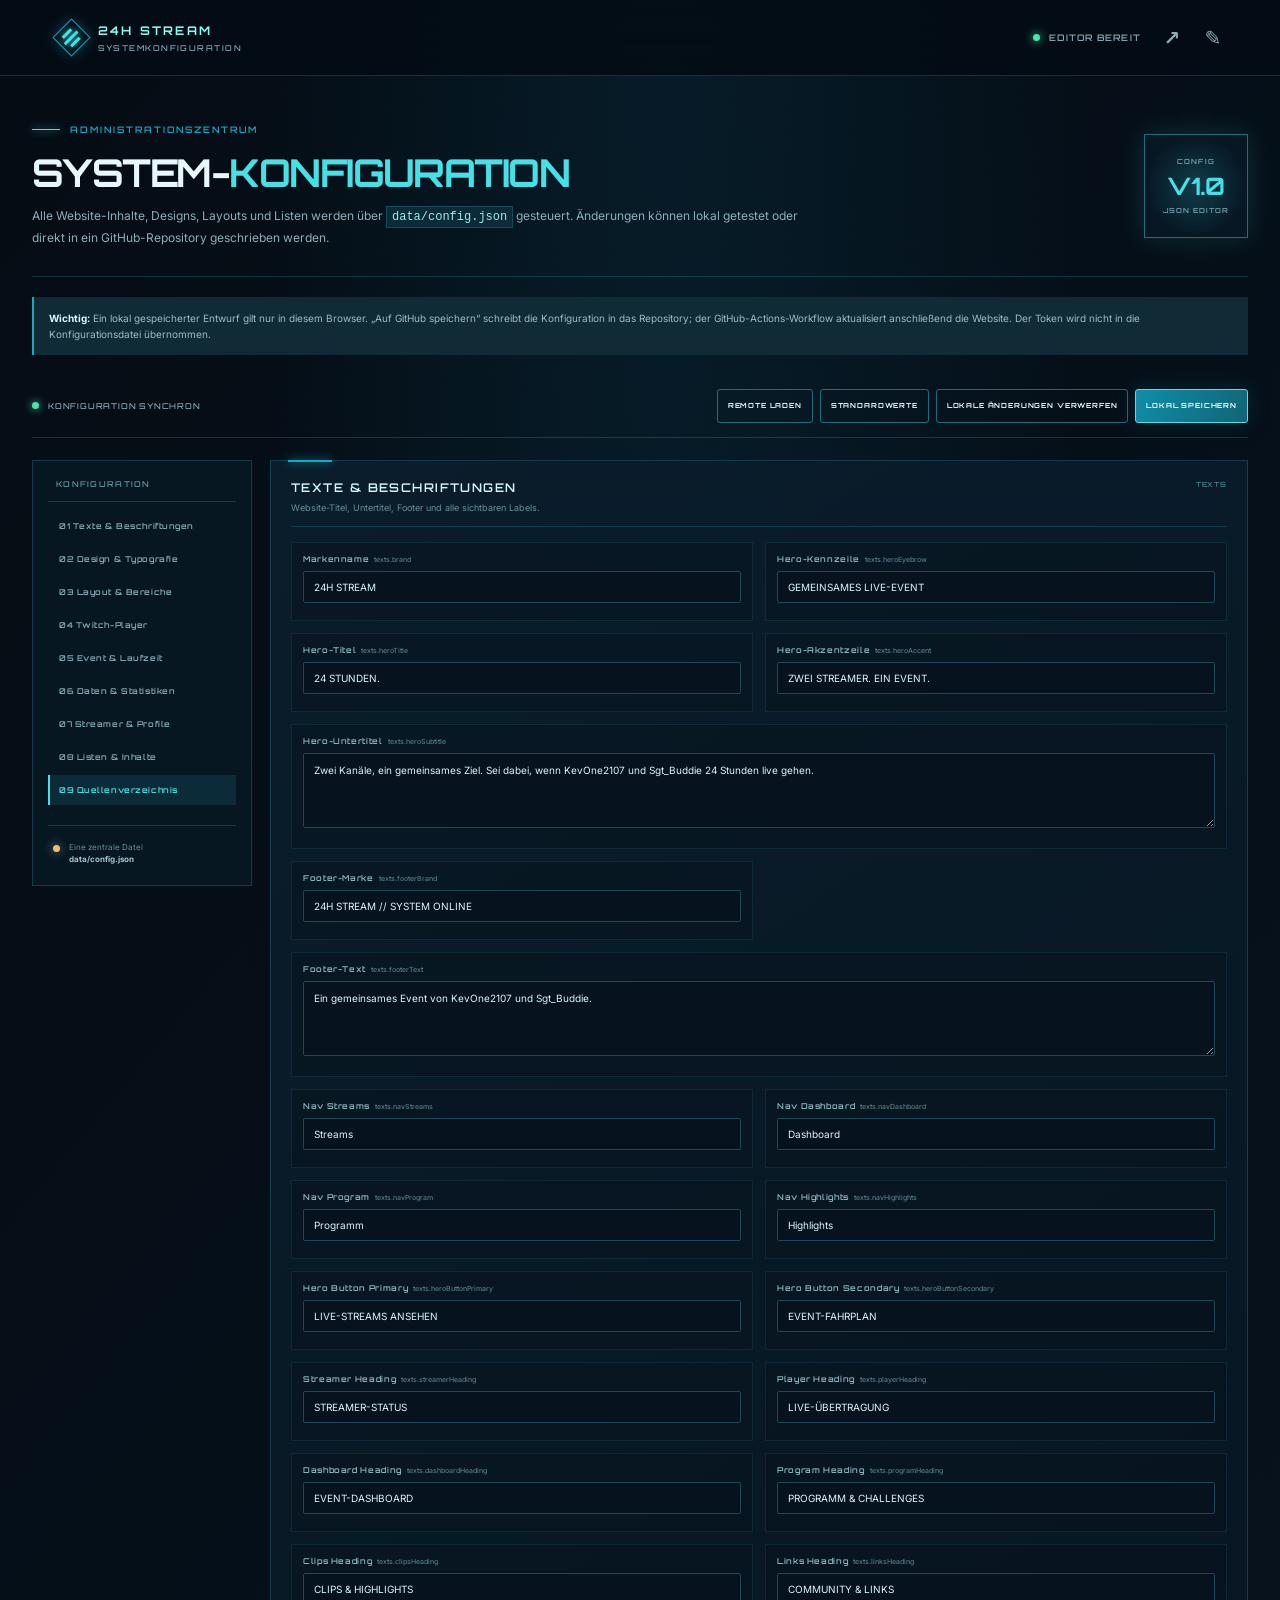
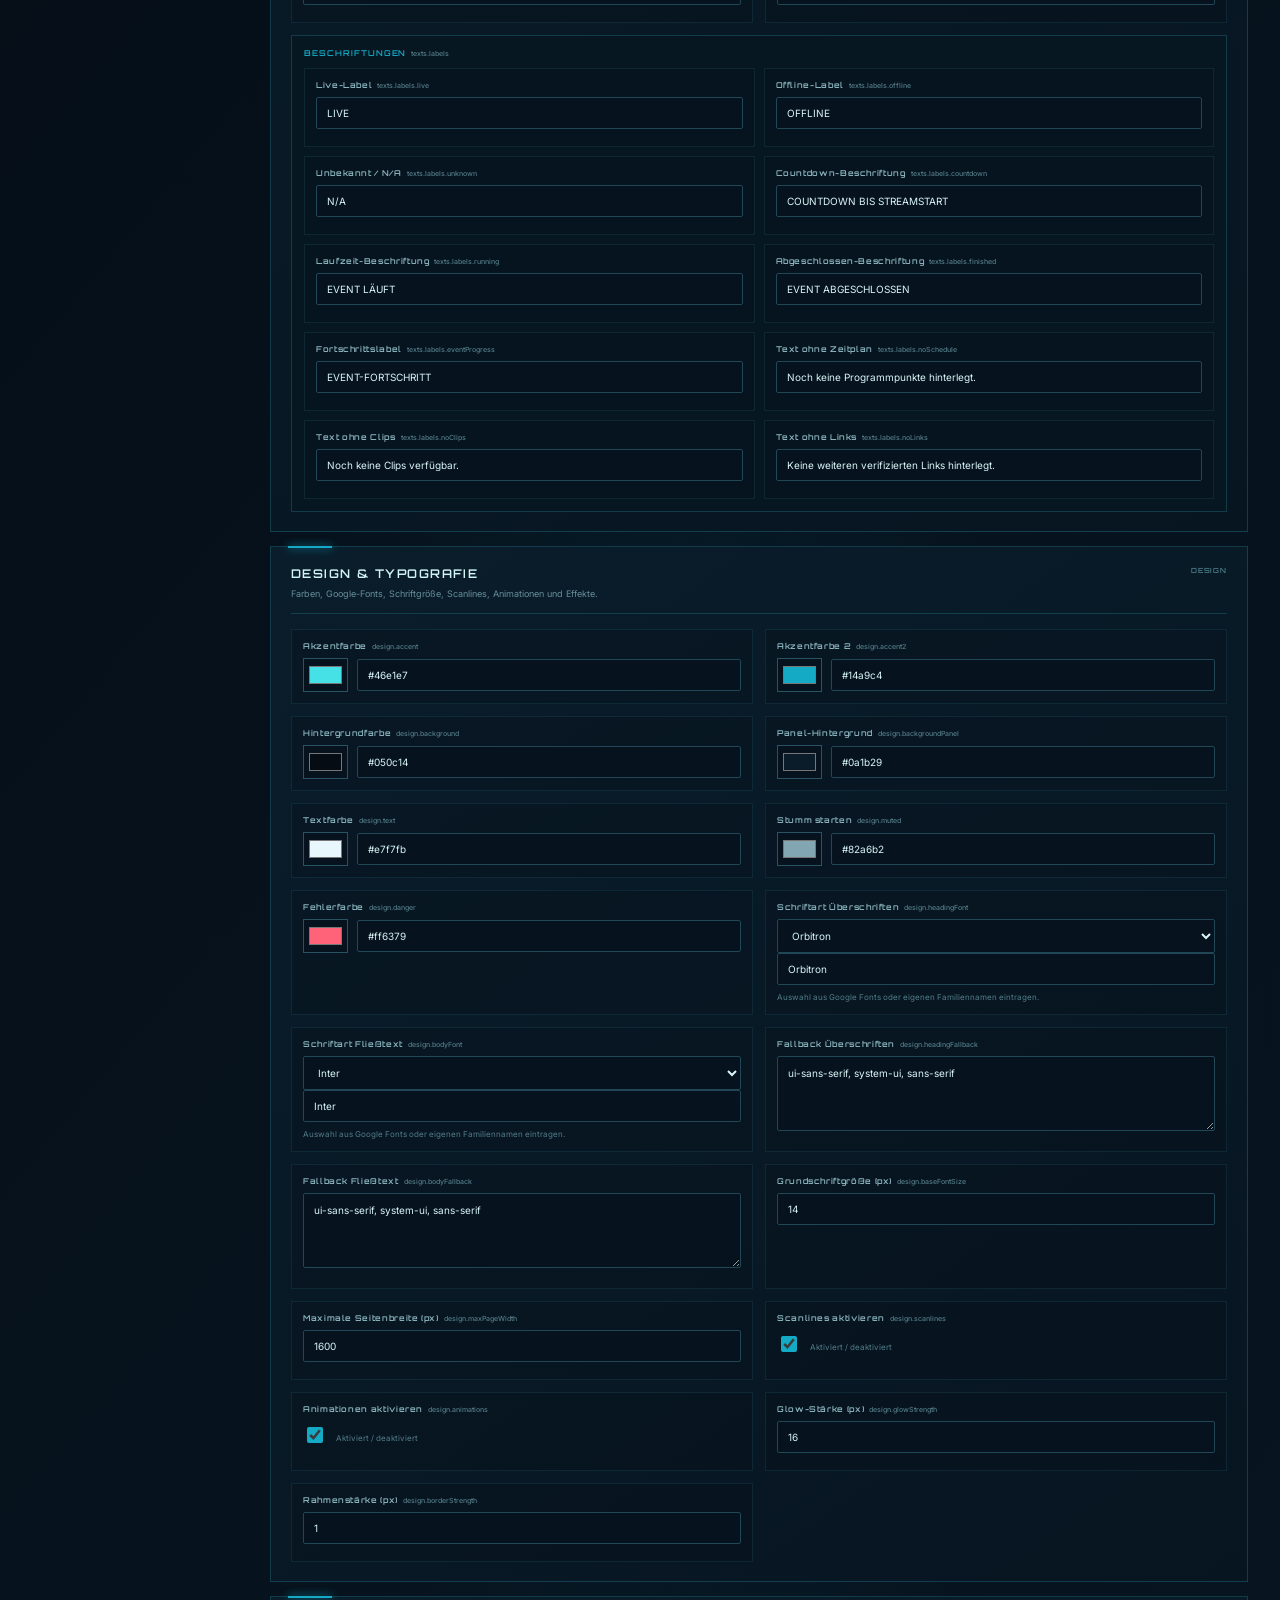
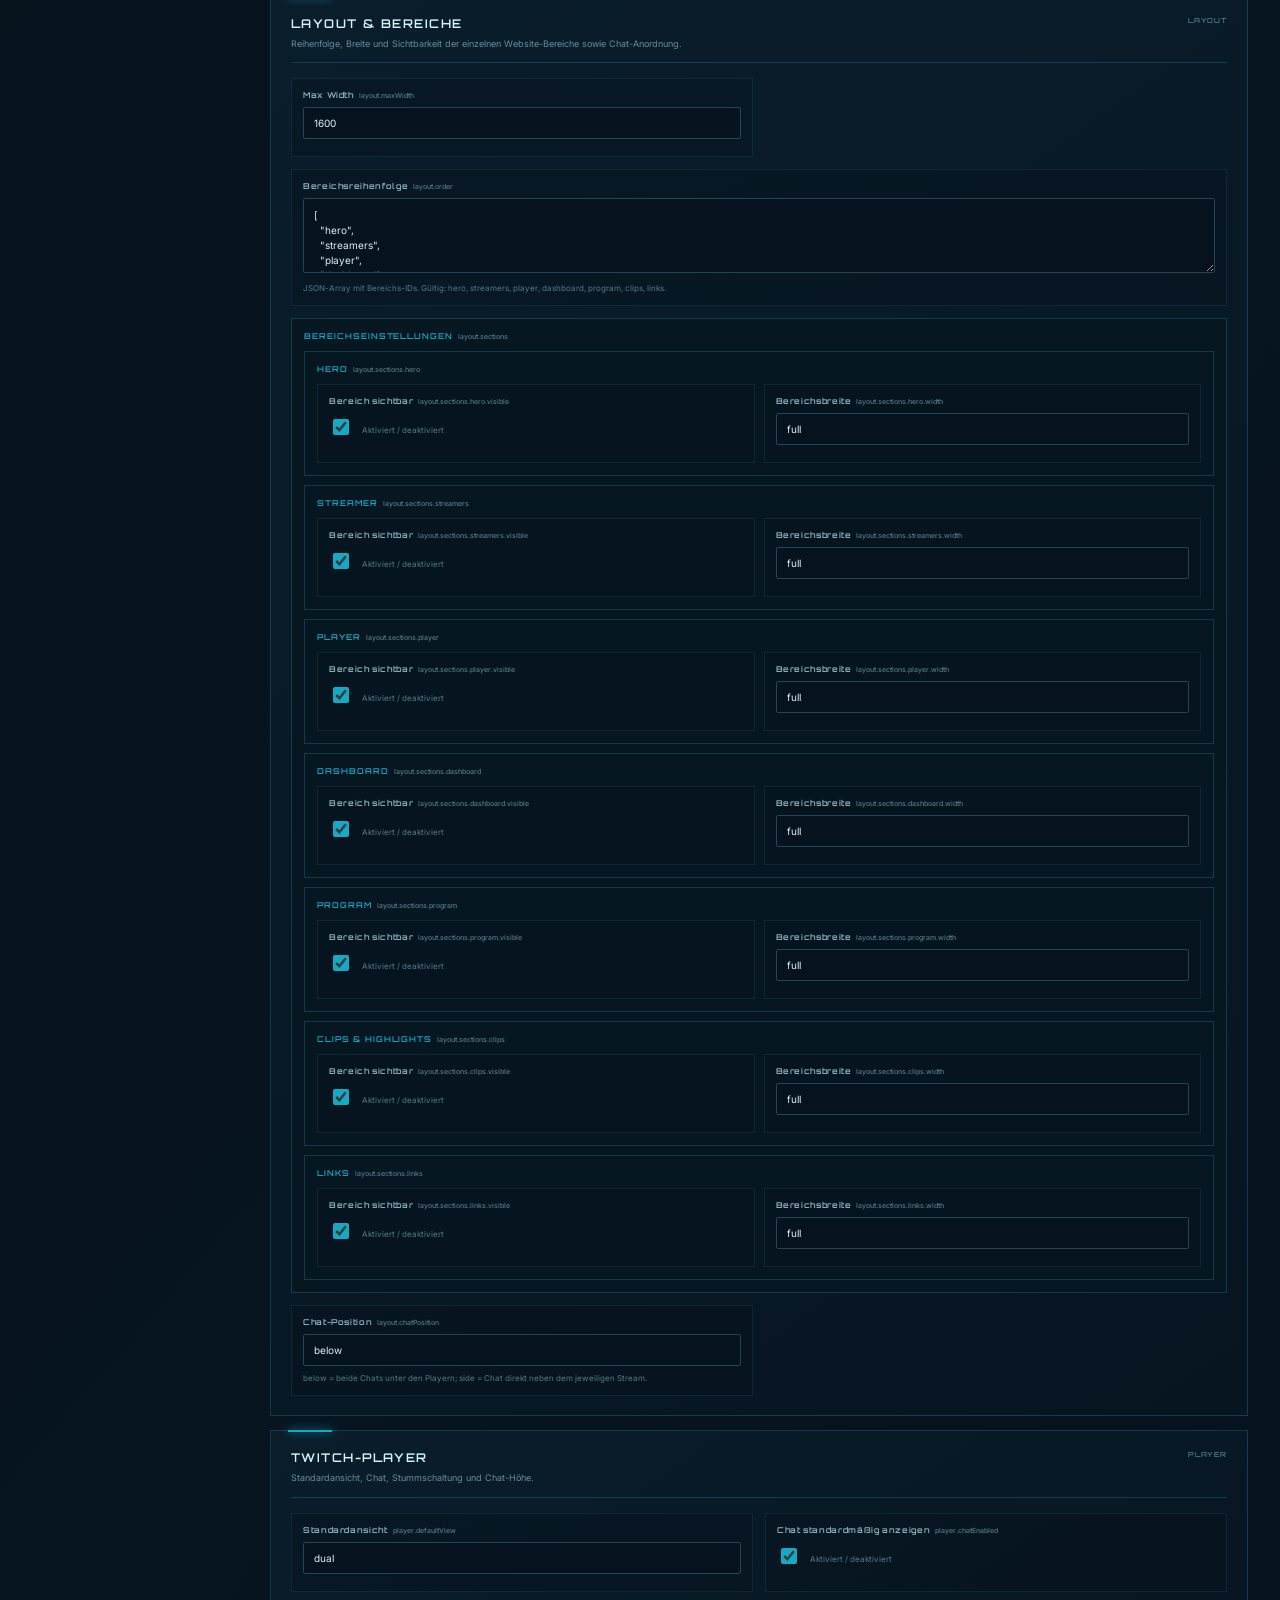
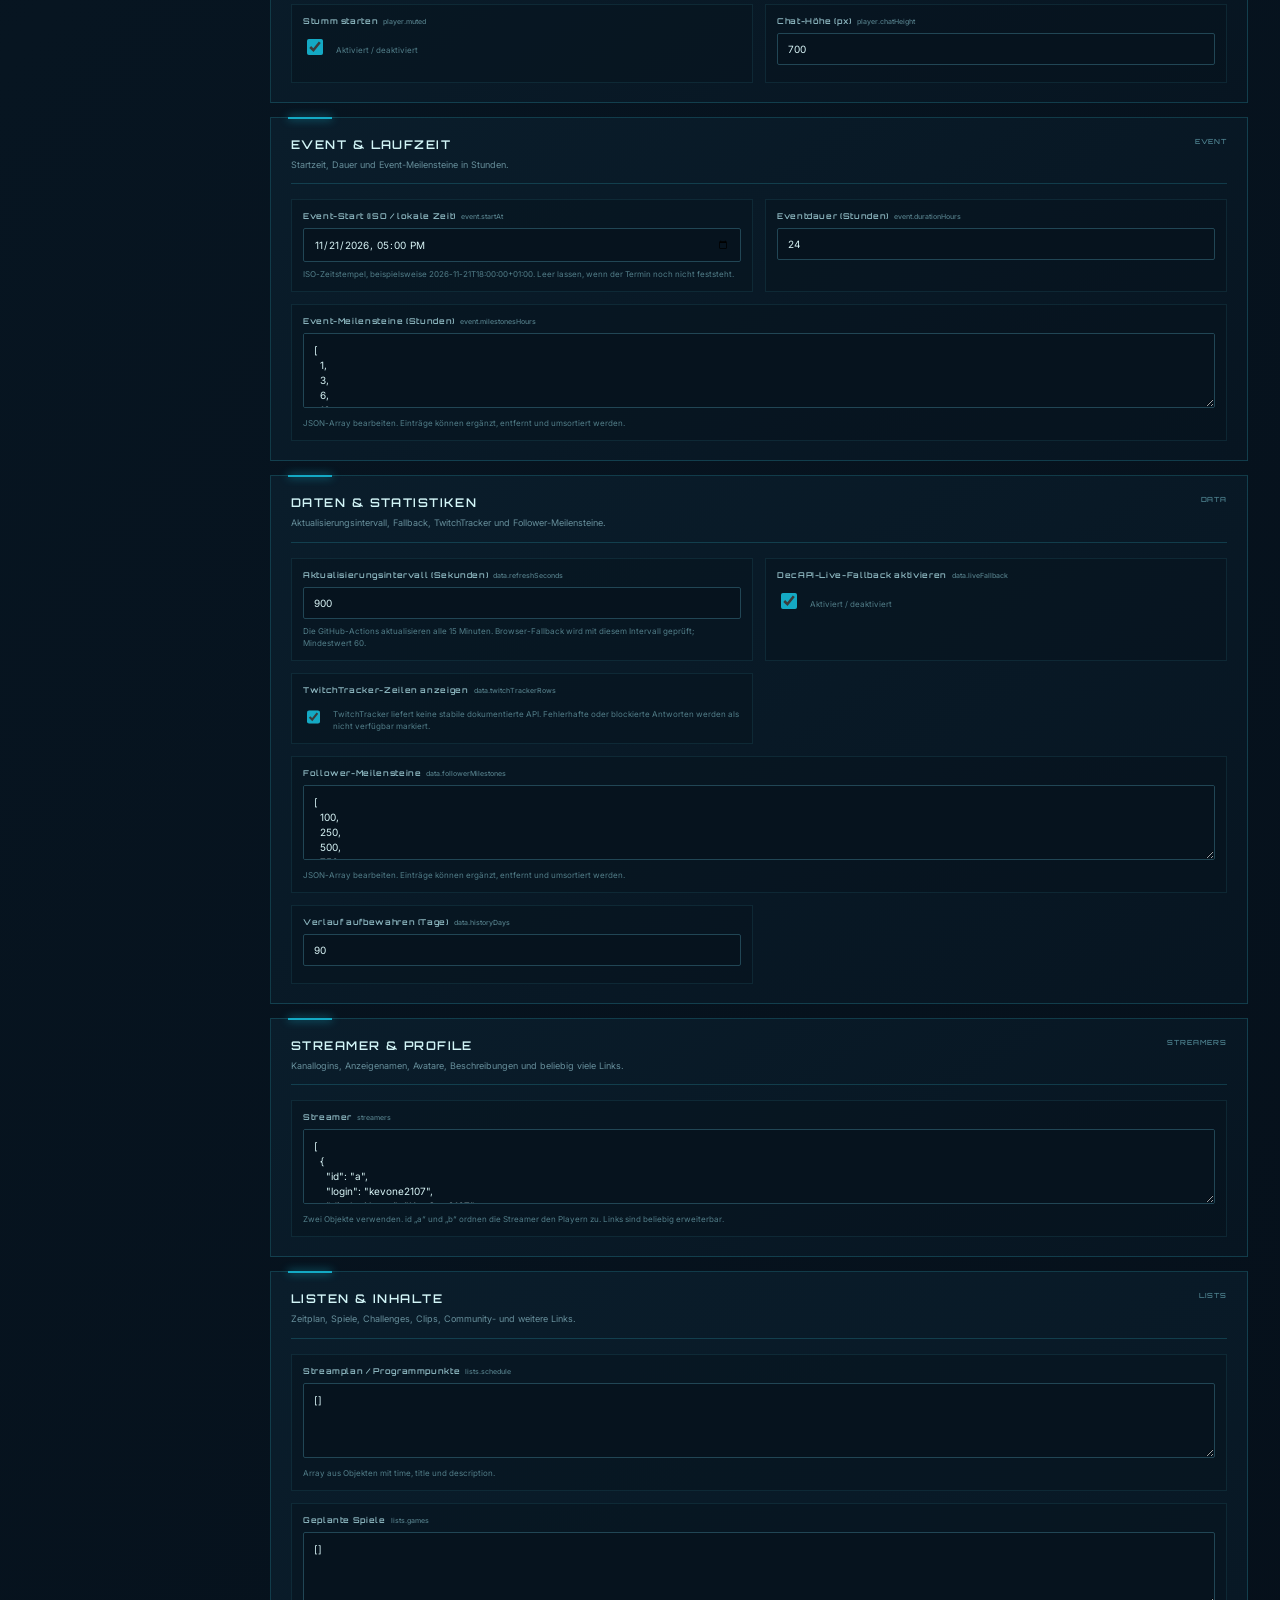
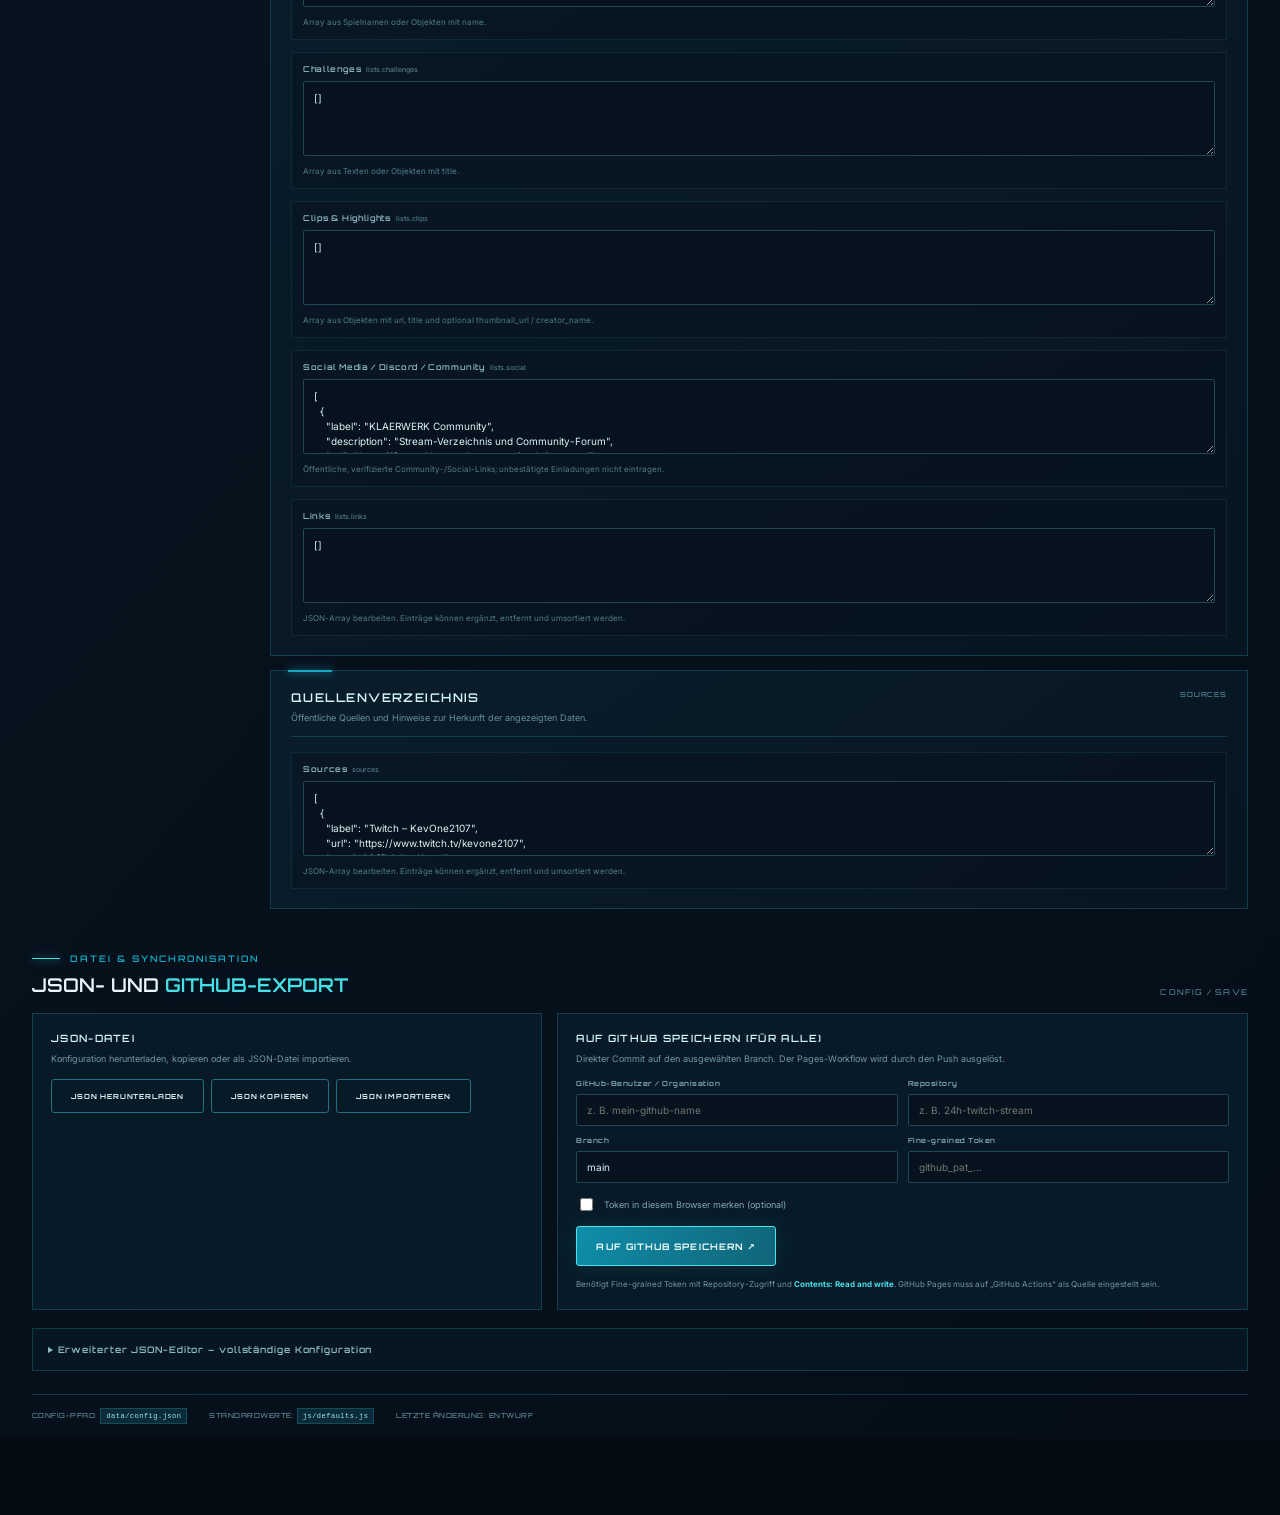
==== commit 7c3b1c44: "Link zum visuellen Website-Designer ergänzen" ====
--- a/config.html
+++ b/config.html
@@ -9,7 +9,7 @@
 </head>
 <body class="config-page">
   <div class="scanlines" aria-hidden="true"></div>
-  <header class="topbar"><a class="brand" href="index.html"><span class="brand-mark"><span></span><span></span><span></span></span><span><strong>24H STREAM</strong><small>SYSTEMKONFIGURATION</small></span></a><div class="top-status"><i class="status-dot online"></i><span>EDITOR BEREIT</span><a class="config-link" href="index.html" aria-label="Zur Website">↗</a></div></header>
+  <header class="topbar"><a class="brand" href="index.html"><span class="brand-mark"><span></span><span></span><span></span></span><span><strong>24H STREAM</strong><small>SYSTEMKONFIGURATION</small></span></a><div class="top-status"><i class="status-dot online"></i><span>EDITOR BEREIT</span><a class="config-link" href="index.html" aria-label="Zur Website">↗</a><a class="config-link" href="designer.html" aria-label="Visuellen Website-Designer öffnen" title="Visuellen Website-Designer öffnen">✎</a></div></header>
   <main class="config-shell">
     <div class="config-intro"><div><div class="eyebrow"><span class="eyebrow-line"></span> ADMINISTRATIONSZENTRUM</div><h1>SYSTEM-<em>KONFIGURATION</em></h1><p>Alle Website-Inhalte, Designs, Layouts und Listen werden über <code>data/config.json</code> gesteuert. Änderungen können lokal getestet oder direkt in ein GitHub-Repository geschrieben werden.</p></div><div class="config-version"><span>CONFIG</span><strong>V1.0</strong><small>JSON EDITOR</small></div></div>
     <div class="config-alert"><strong>Wichtig:</strong> Ein lokal gespeicherter Entwurf gilt nur in diesem Browser. „Auf GitHub speichern“ schreibt die Konfiguration in das Repository; der GitHub-Actions-Workflow aktualisiert anschließend die Website. Der Token wird nicht in die Konfigurationsdatei übernommen.</div>
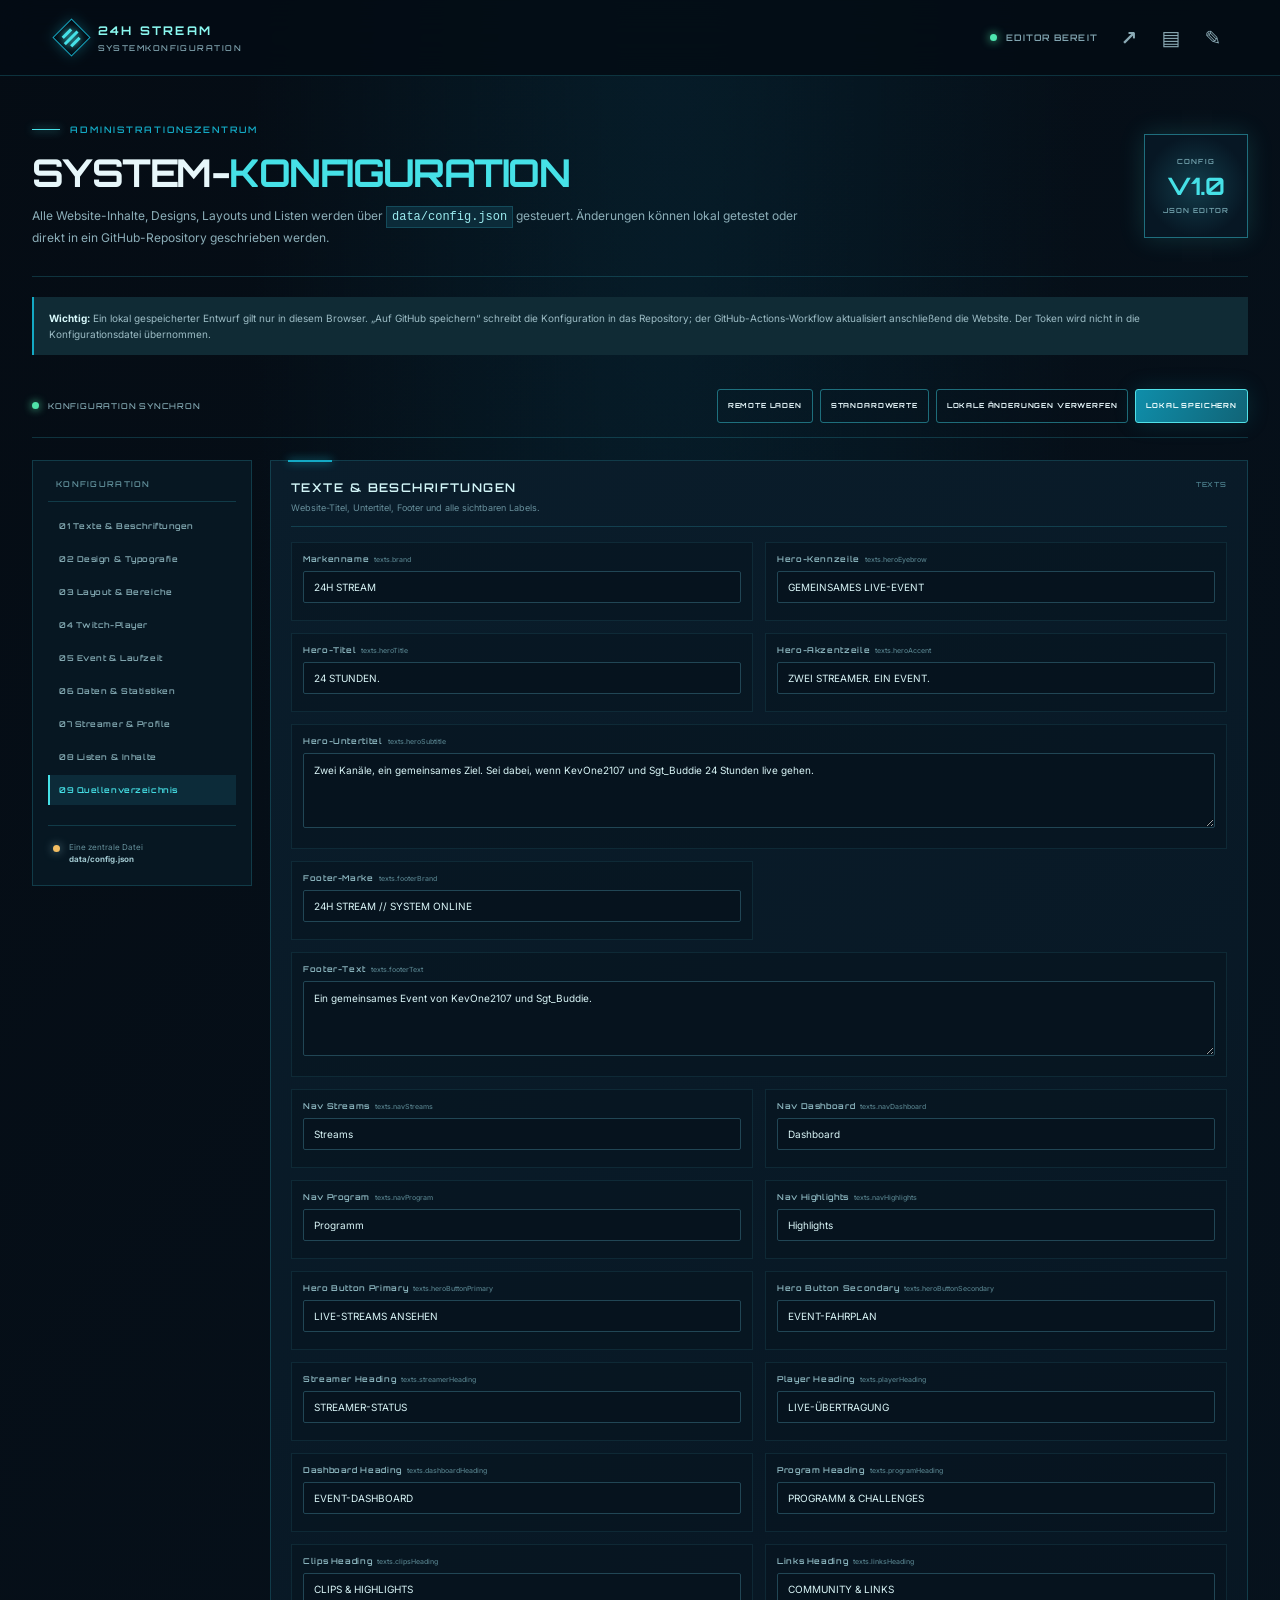
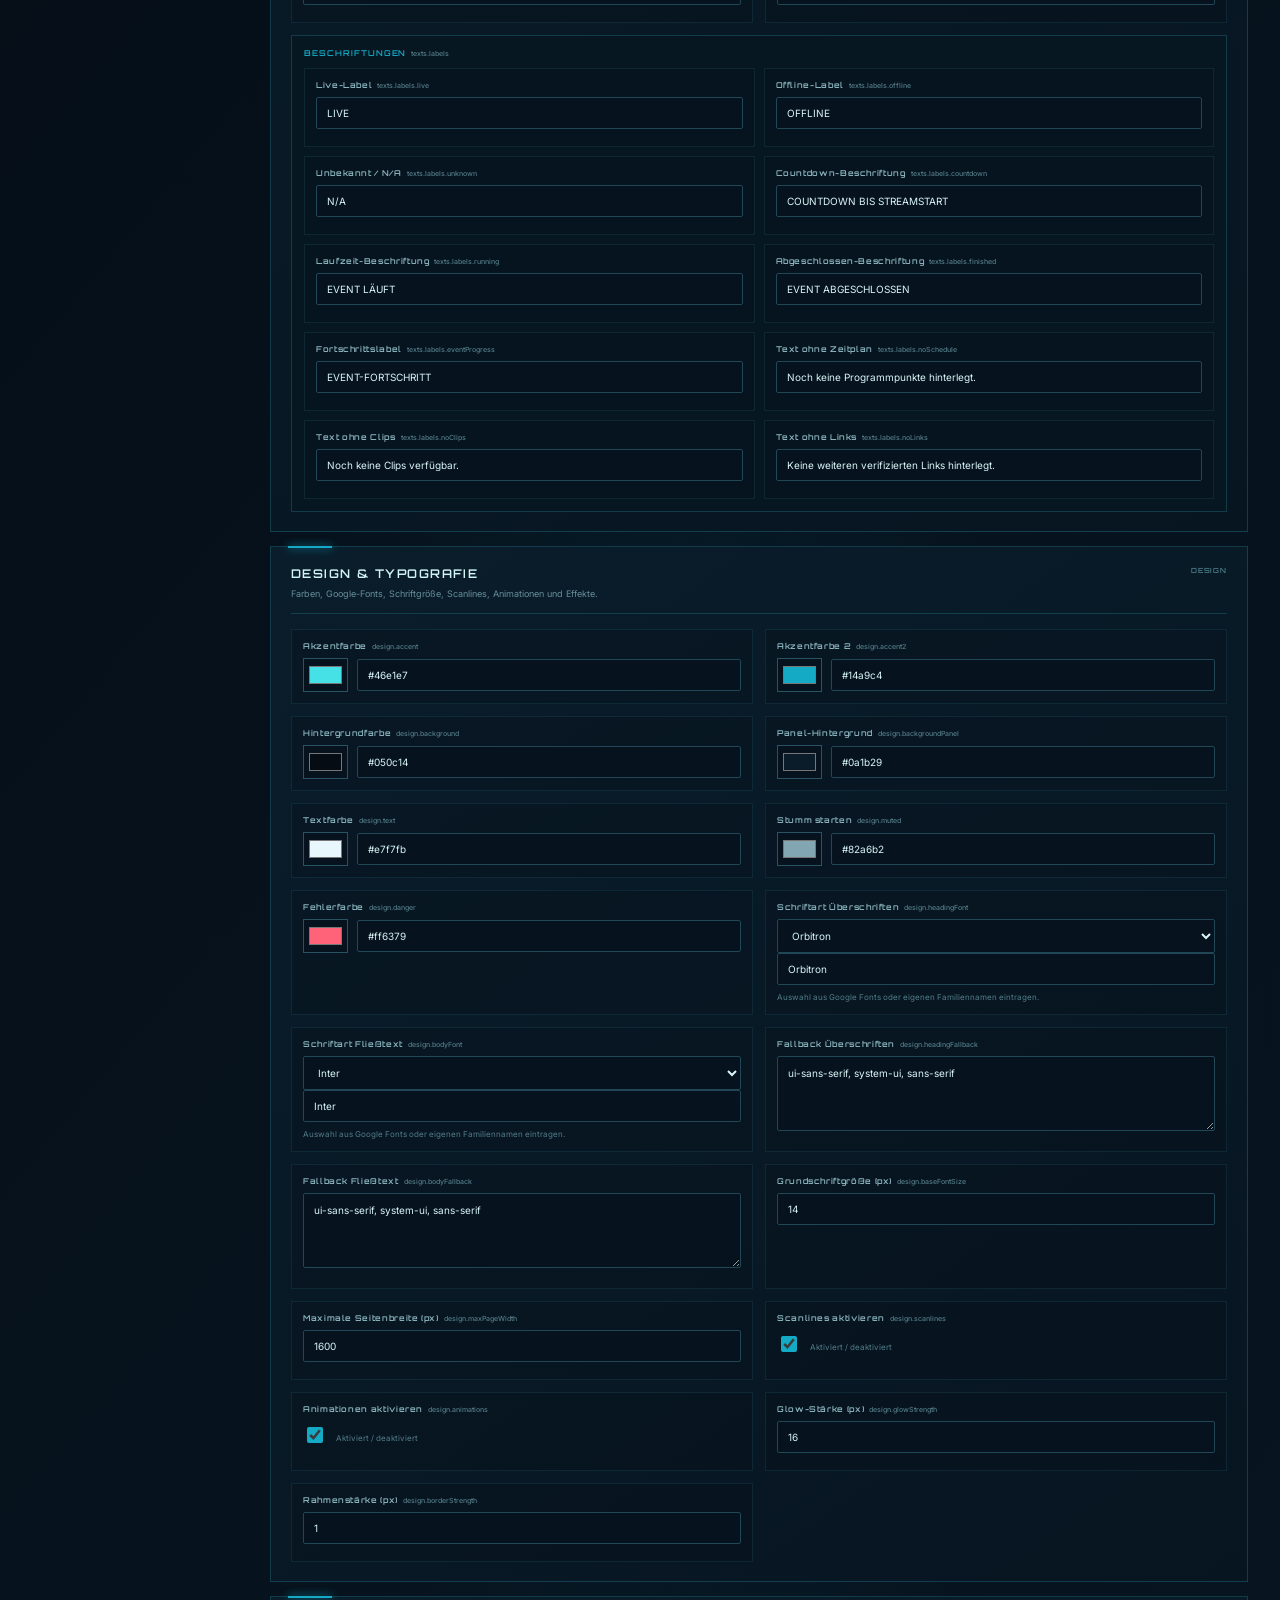
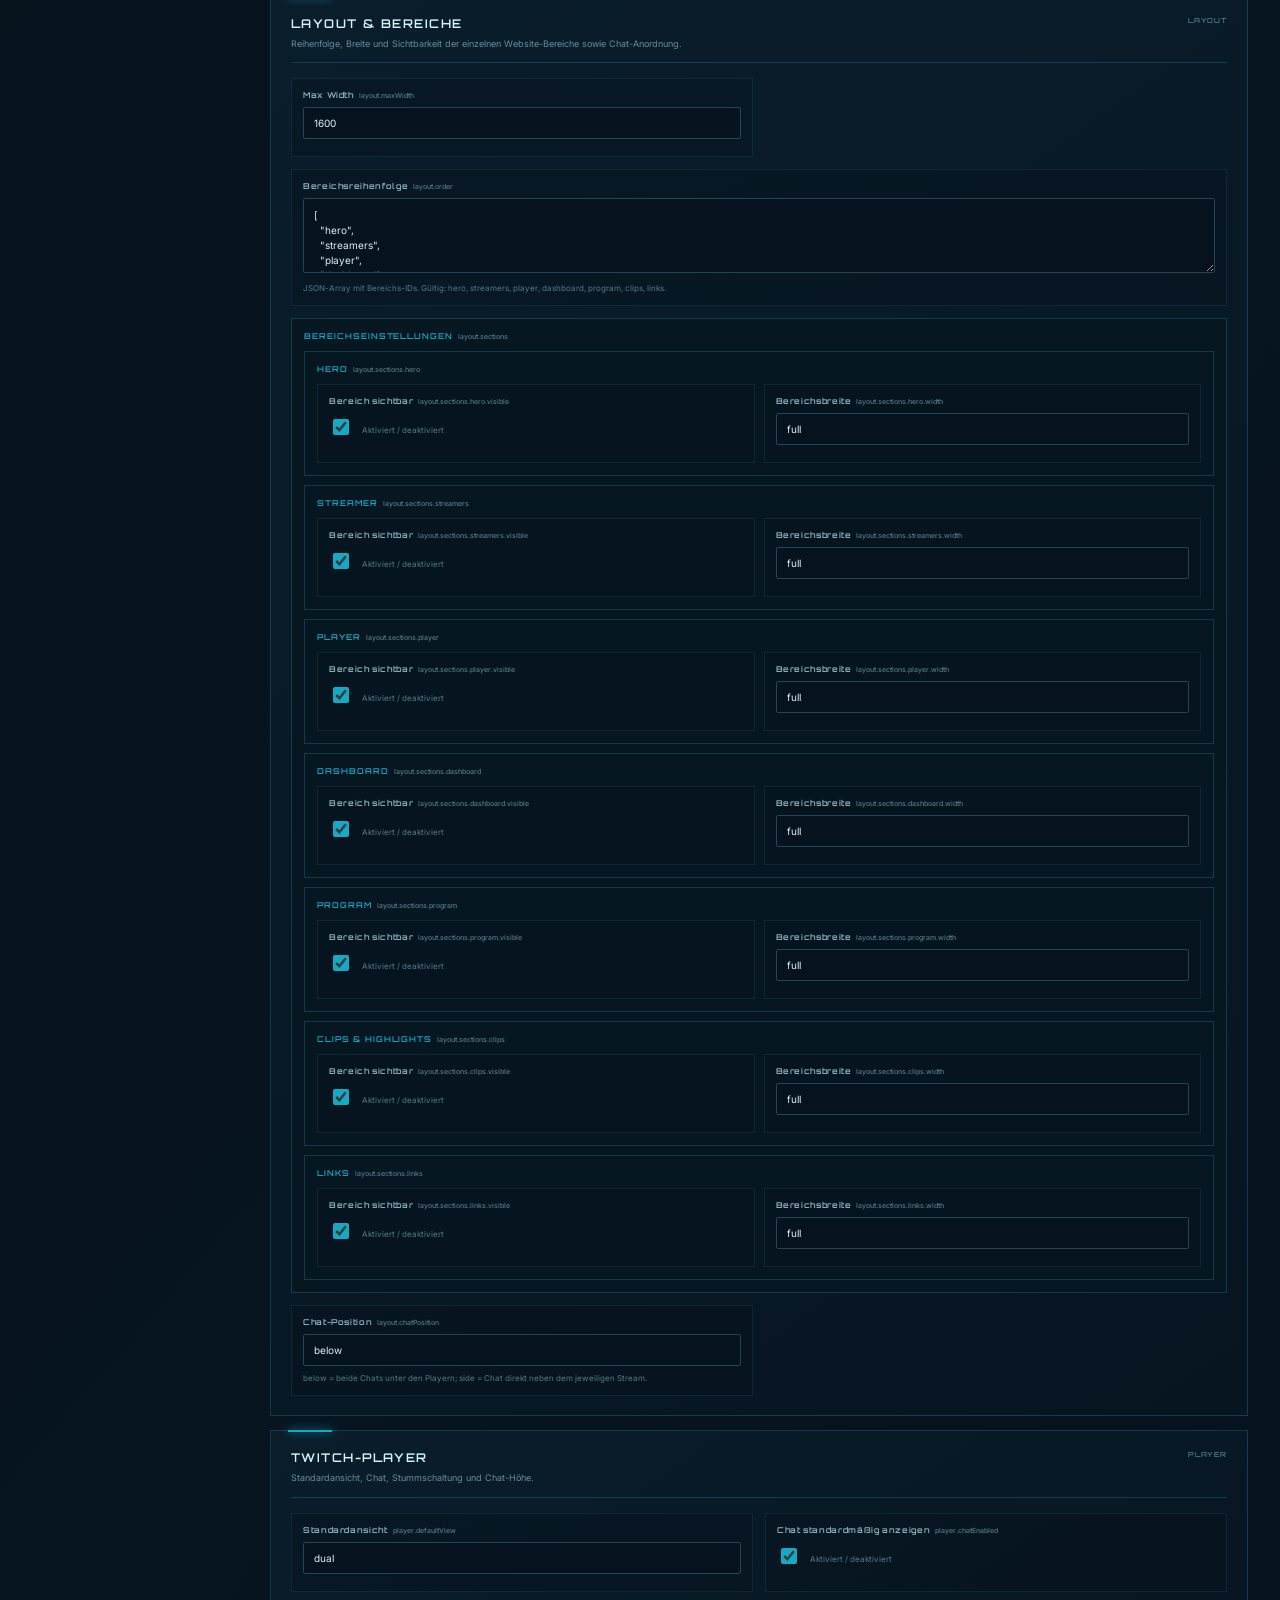
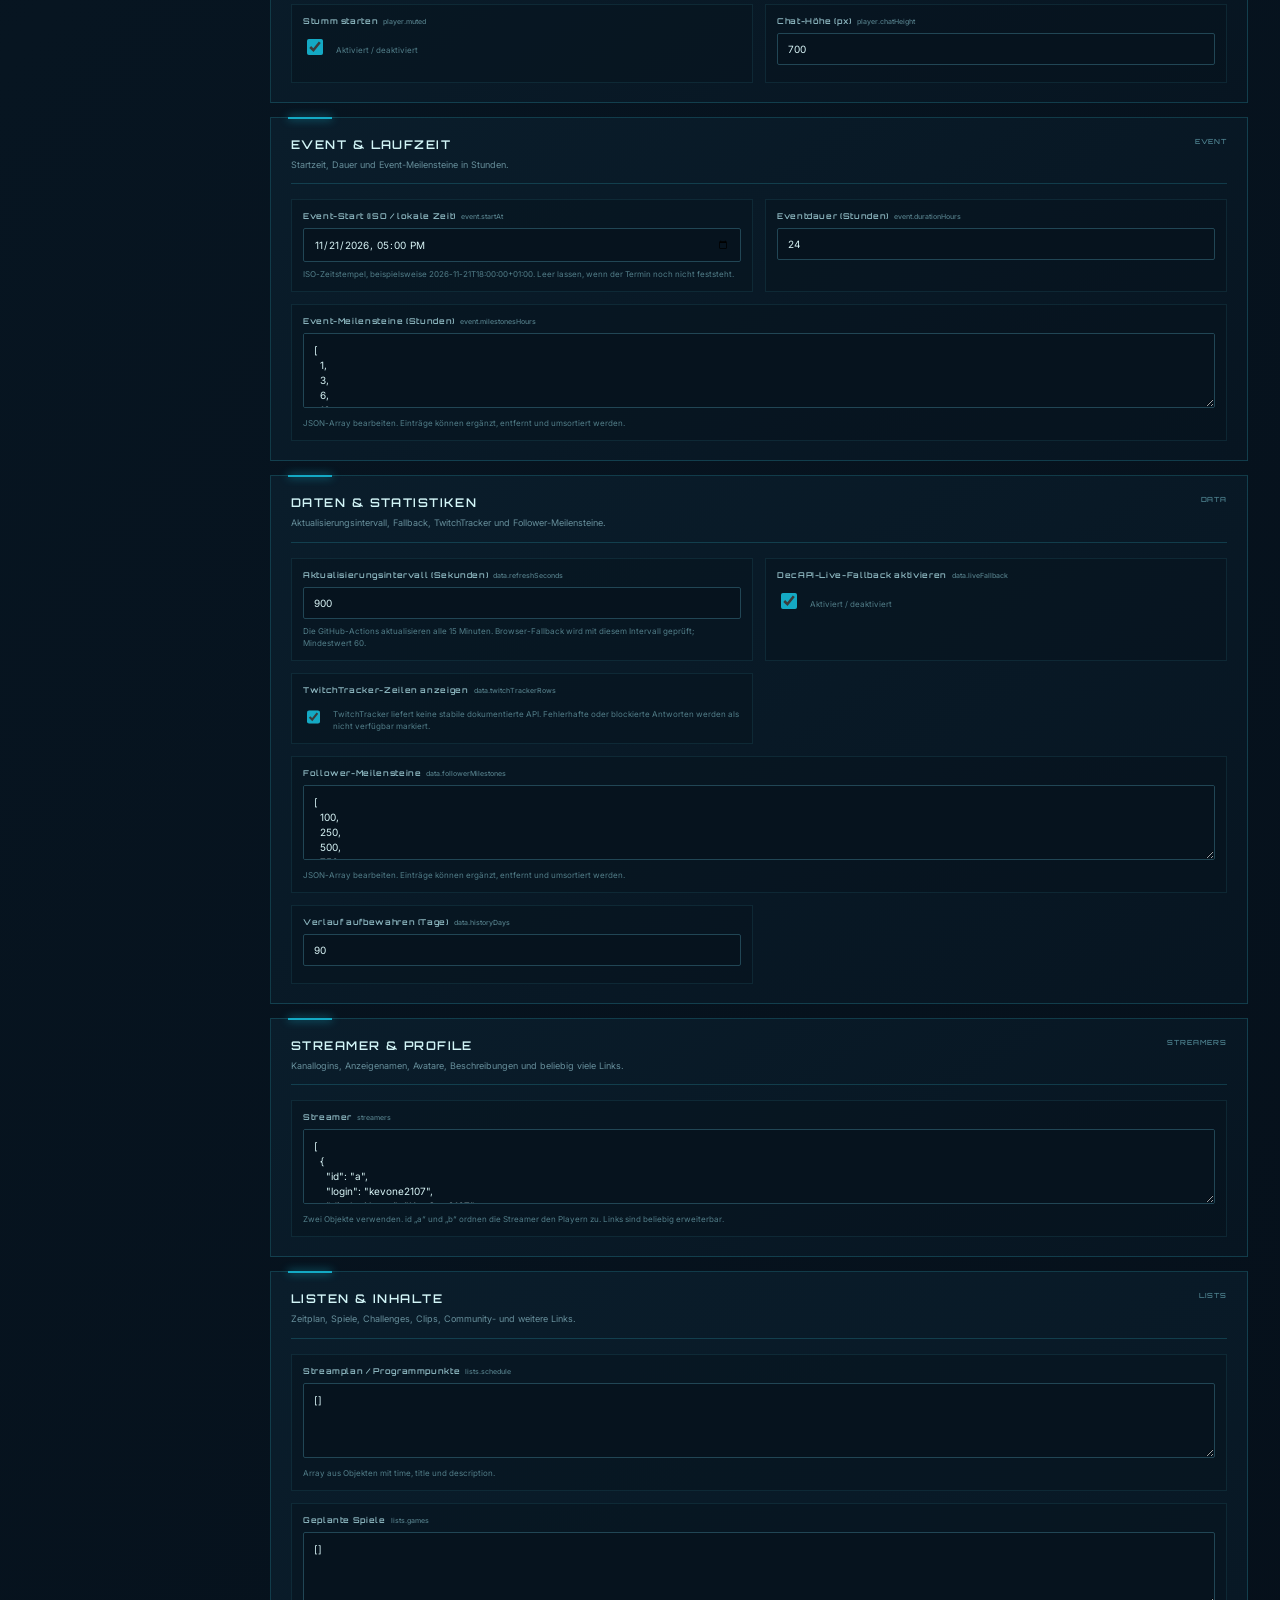
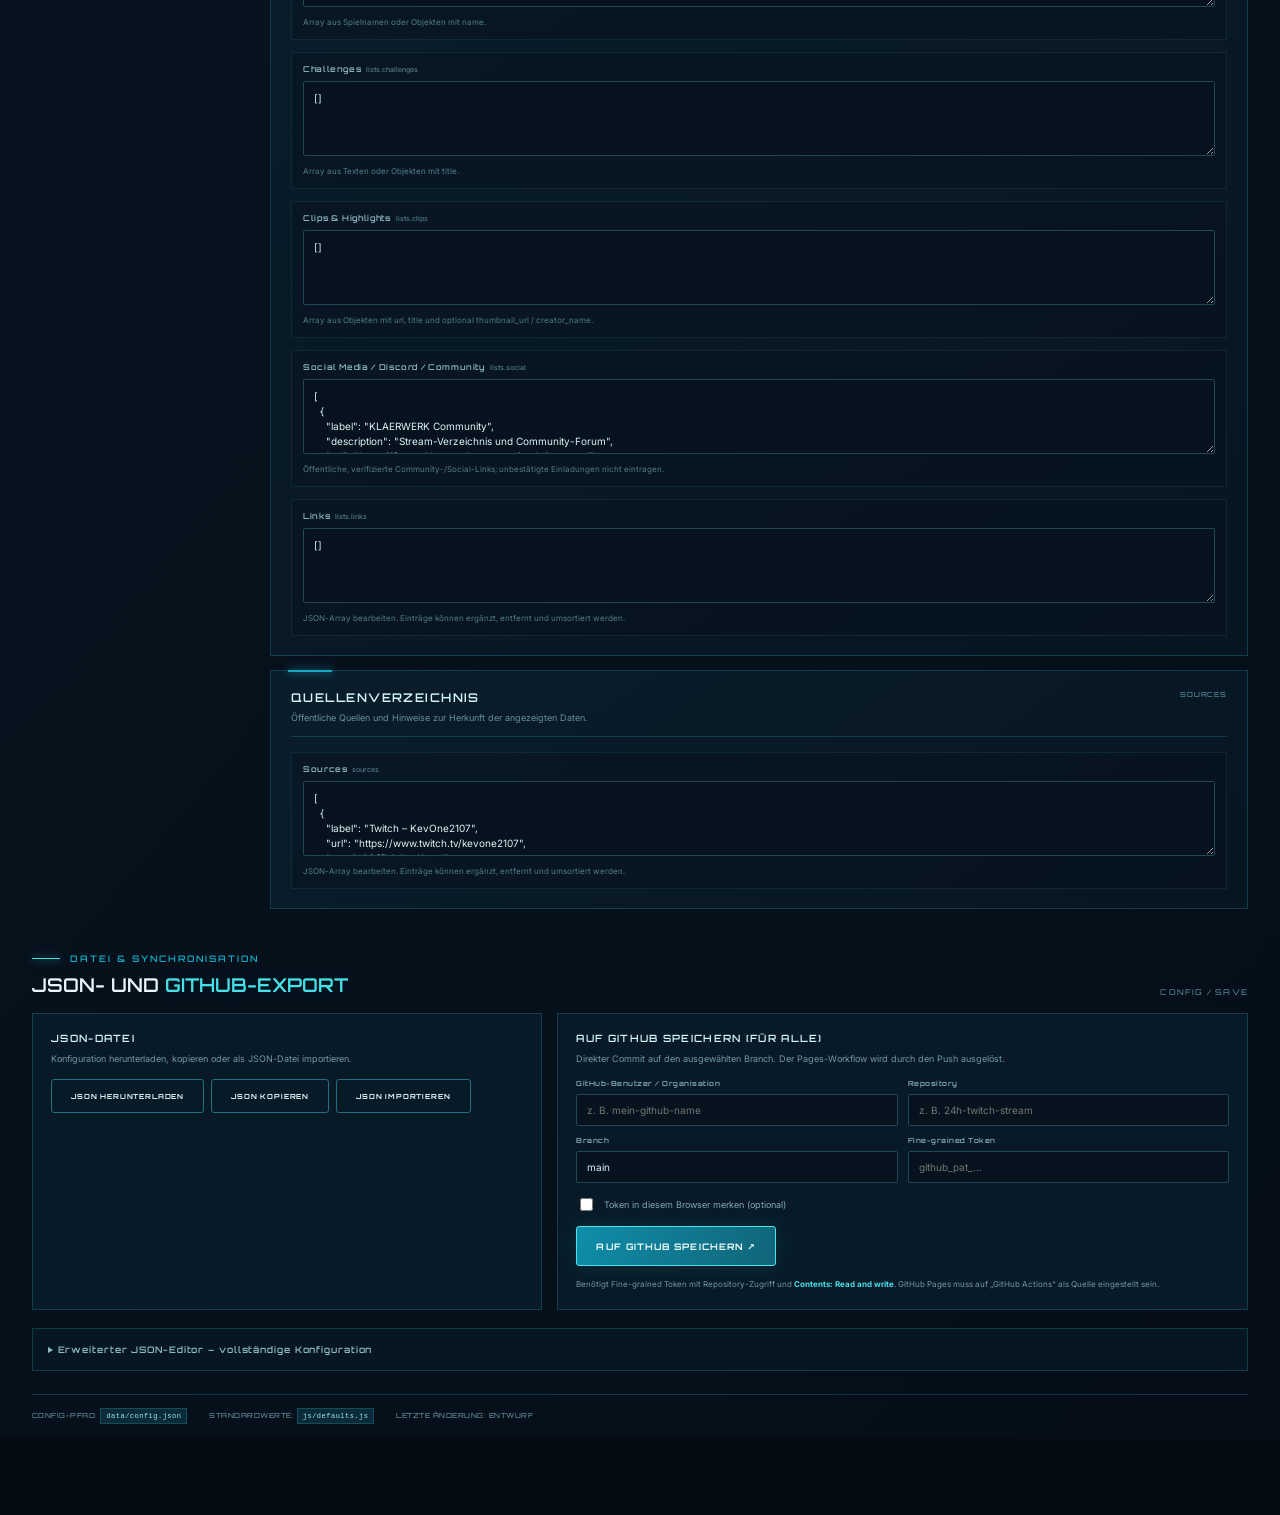
==== commit 6ffe3668: "Add statistics manager navigation link" ====
--- a/config.html
+++ b/config.html
@@ -9,7 +9,7 @@
 </head>
 <body class="config-page">
   <div class="scanlines" aria-hidden="true"></div>
-  <header class="topbar"><a class="brand" href="index.html"><span class="brand-mark"><span></span><span></span><span></span></span><span><strong>24H STREAM</strong><small>SYSTEMKONFIGURATION</small></span></a><div class="top-status"><i class="status-dot online"></i><span>EDITOR BEREIT</span><a class="config-link" href="index.html" aria-label="Zur Website">↗</a><a class="config-link" href="designer.html" aria-label="Visuellen Website-Designer öffnen" title="Visuellen Website-Designer öffnen">✎</a></div></header>
+  <header class="topbar"><a class="brand" href="index.html"><span class="brand-mark"><span></span><span></span><span></span></span><span><strong>24H STREAM</strong><small>SYSTEMKONFIGURATION</small></span></a><div class="top-status"><i class="status-dot online"></i><span>EDITOR BEREIT</span><a class="config-link" href="index.html" aria-label="Zur Website">↗</a><a class="config-link" href="stats-manager.html" aria-label="Statistikverwaltung öffnen" title="Statistikverwaltung öffnen">▤</a><a class="config-link" href="designer.html" aria-label="Visuellen Website-Designer öffnen" title="Visuellen Website-Designer öffnen">✎</a></div></header>
   <main class="config-shell">
     <div class="config-intro"><div><div class="eyebrow"><span class="eyebrow-line"></span> ADMINISTRATIONSZENTRUM</div><h1>SYSTEM-<em>KONFIGURATION</em></h1><p>Alle Website-Inhalte, Designs, Layouts und Listen werden über <code>data/config.json</code> gesteuert. Änderungen können lokal getestet oder direkt in ein GitHub-Repository geschrieben werden.</p></div><div class="config-version"><span>CONFIG</span><strong>V1.0</strong><small>JSON EDITOR</small></div></div>
     <div class="config-alert"><strong>Wichtig:</strong> Ein lokal gespeicherter Entwurf gilt nur in diesem Browser. „Auf GitHub speichern“ schreibt die Konfiguration in das Repository; der GitHub-Actions-Workflow aktualisiert anschließend die Website. Der Token wird nicht in die Konfigurationsdatei übernommen.</div>
